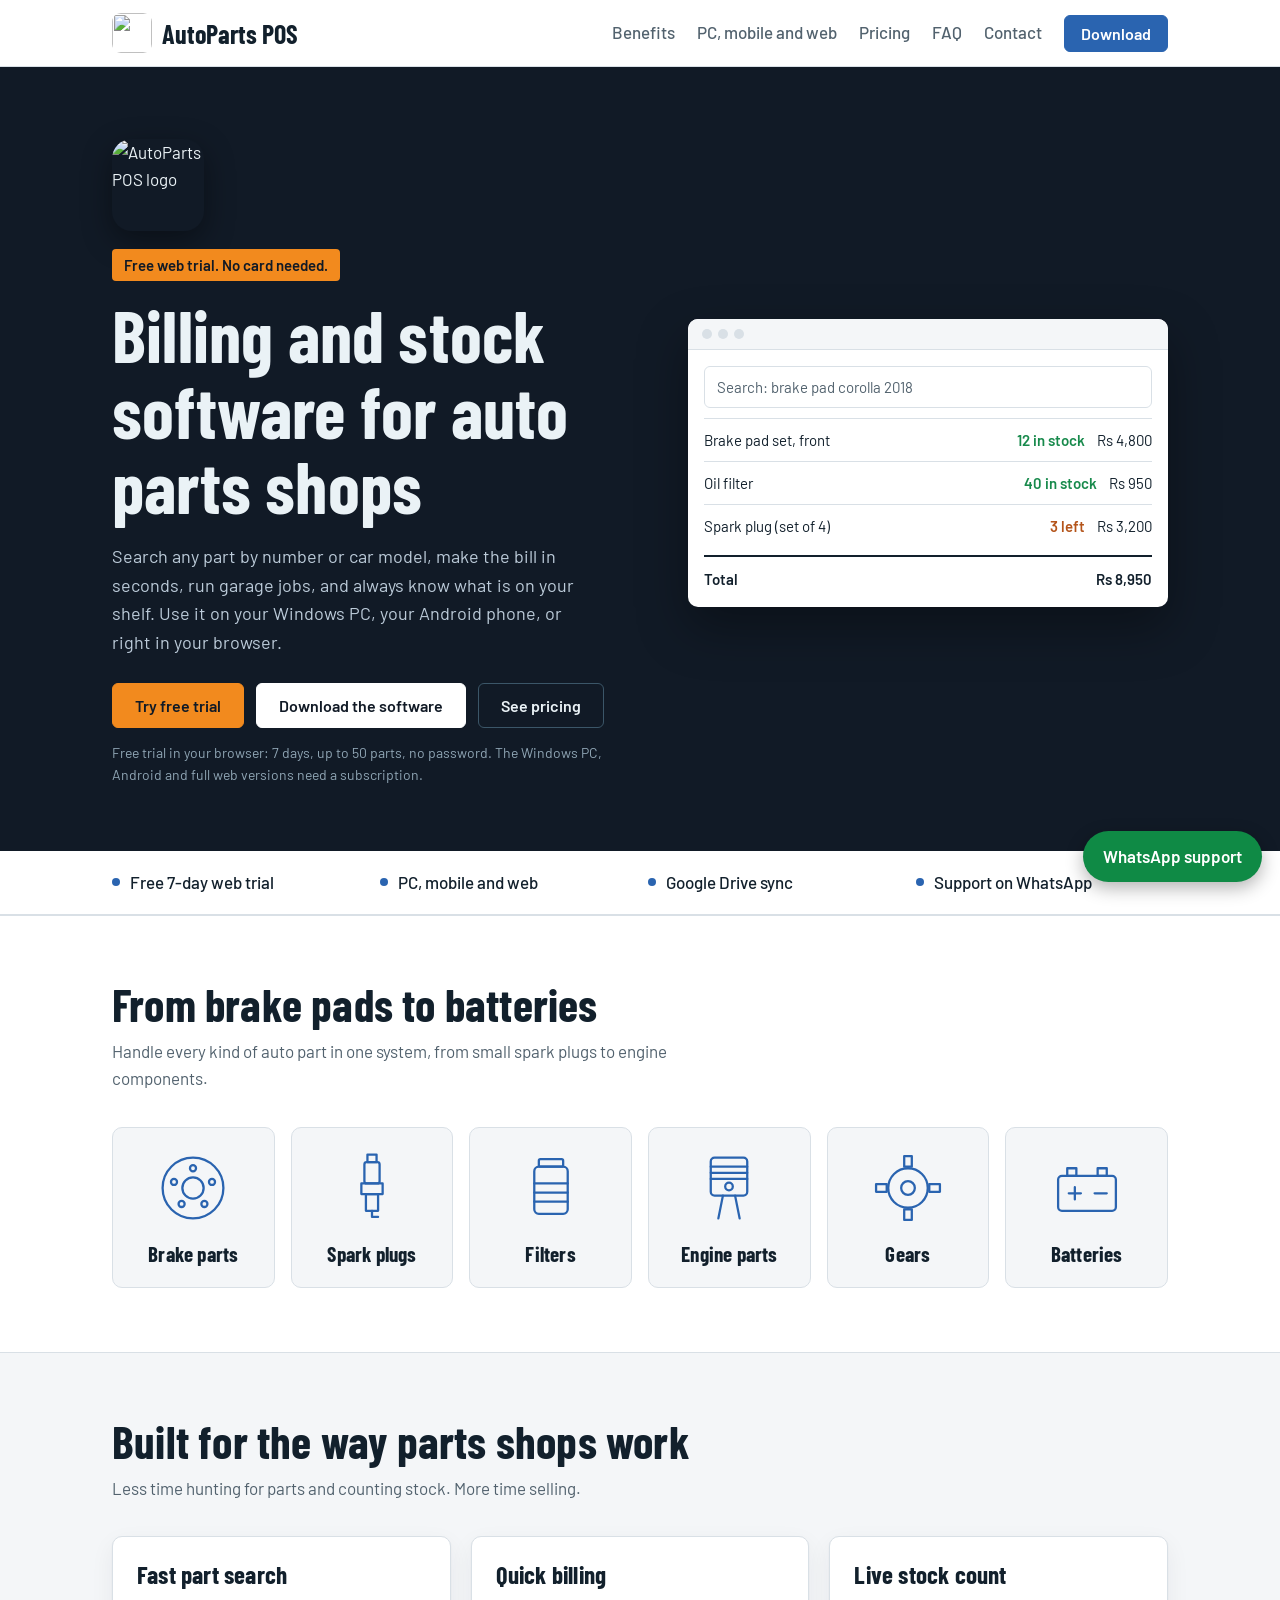
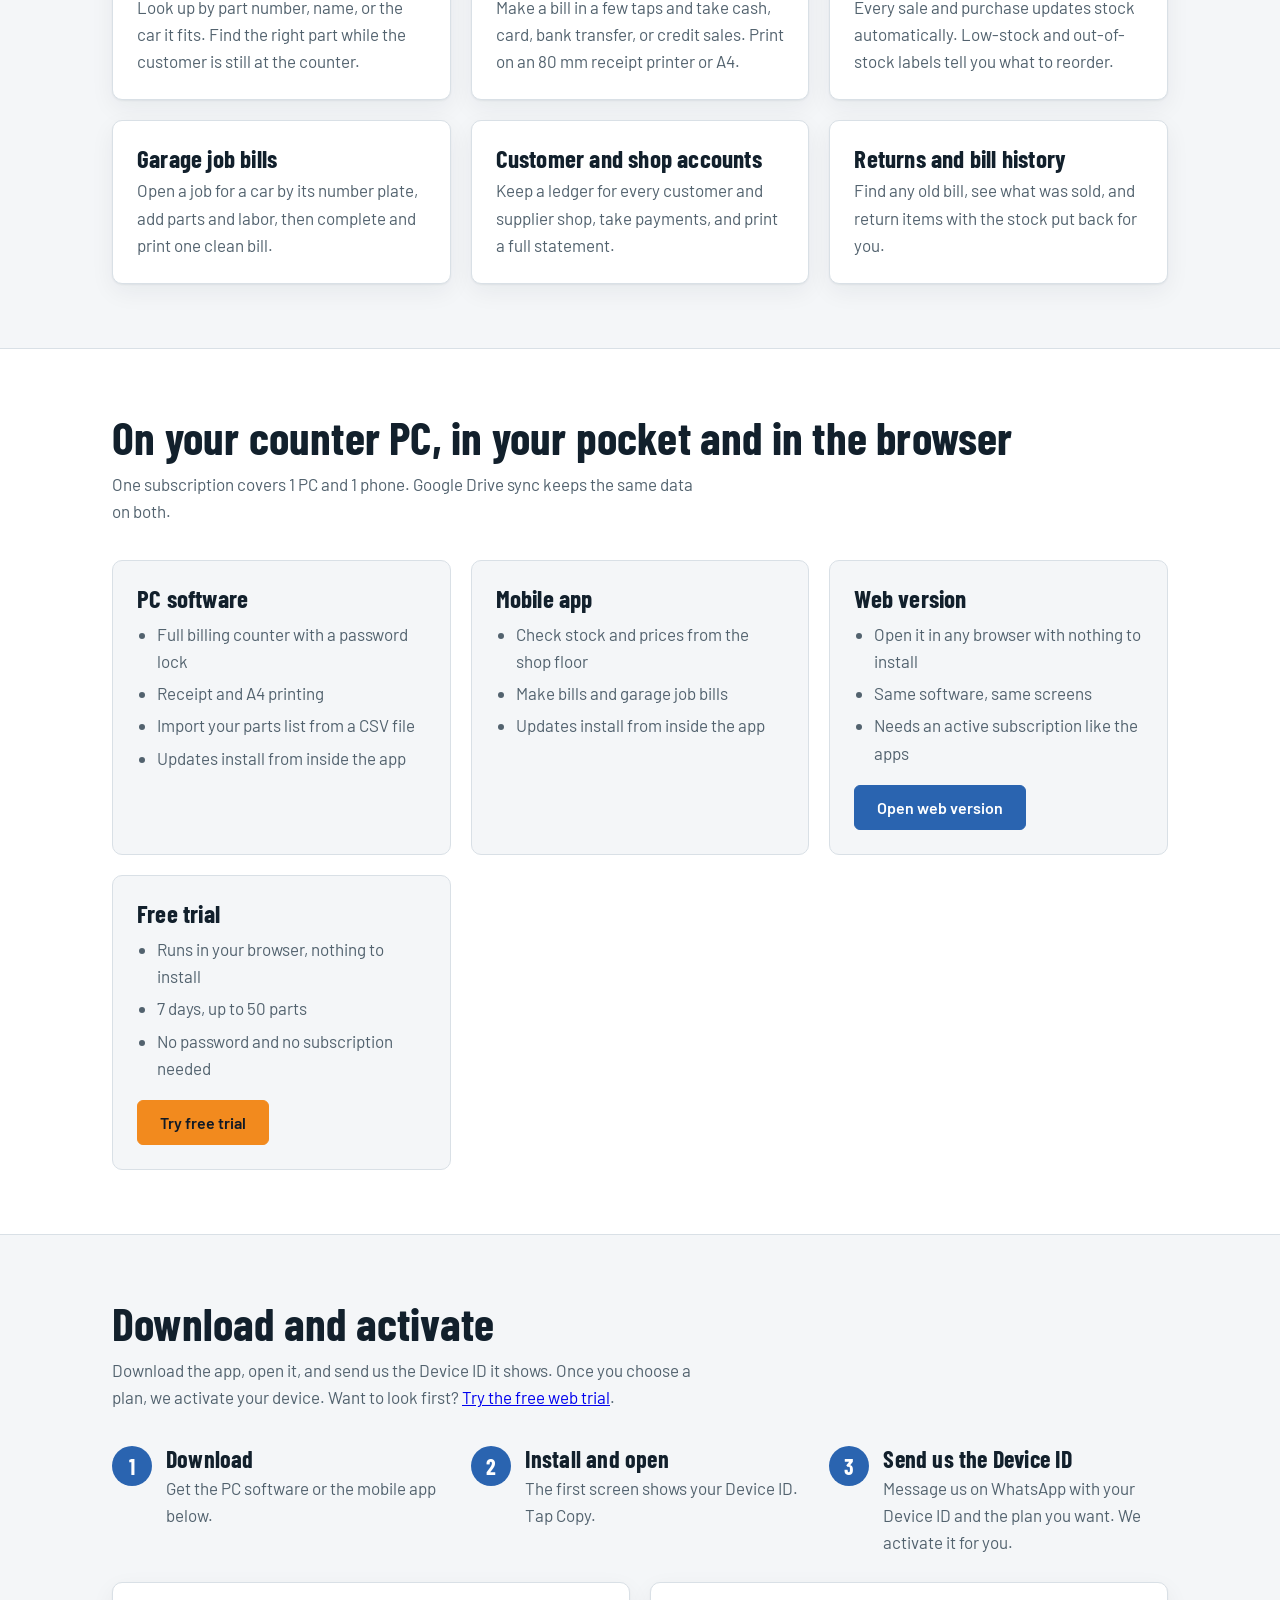
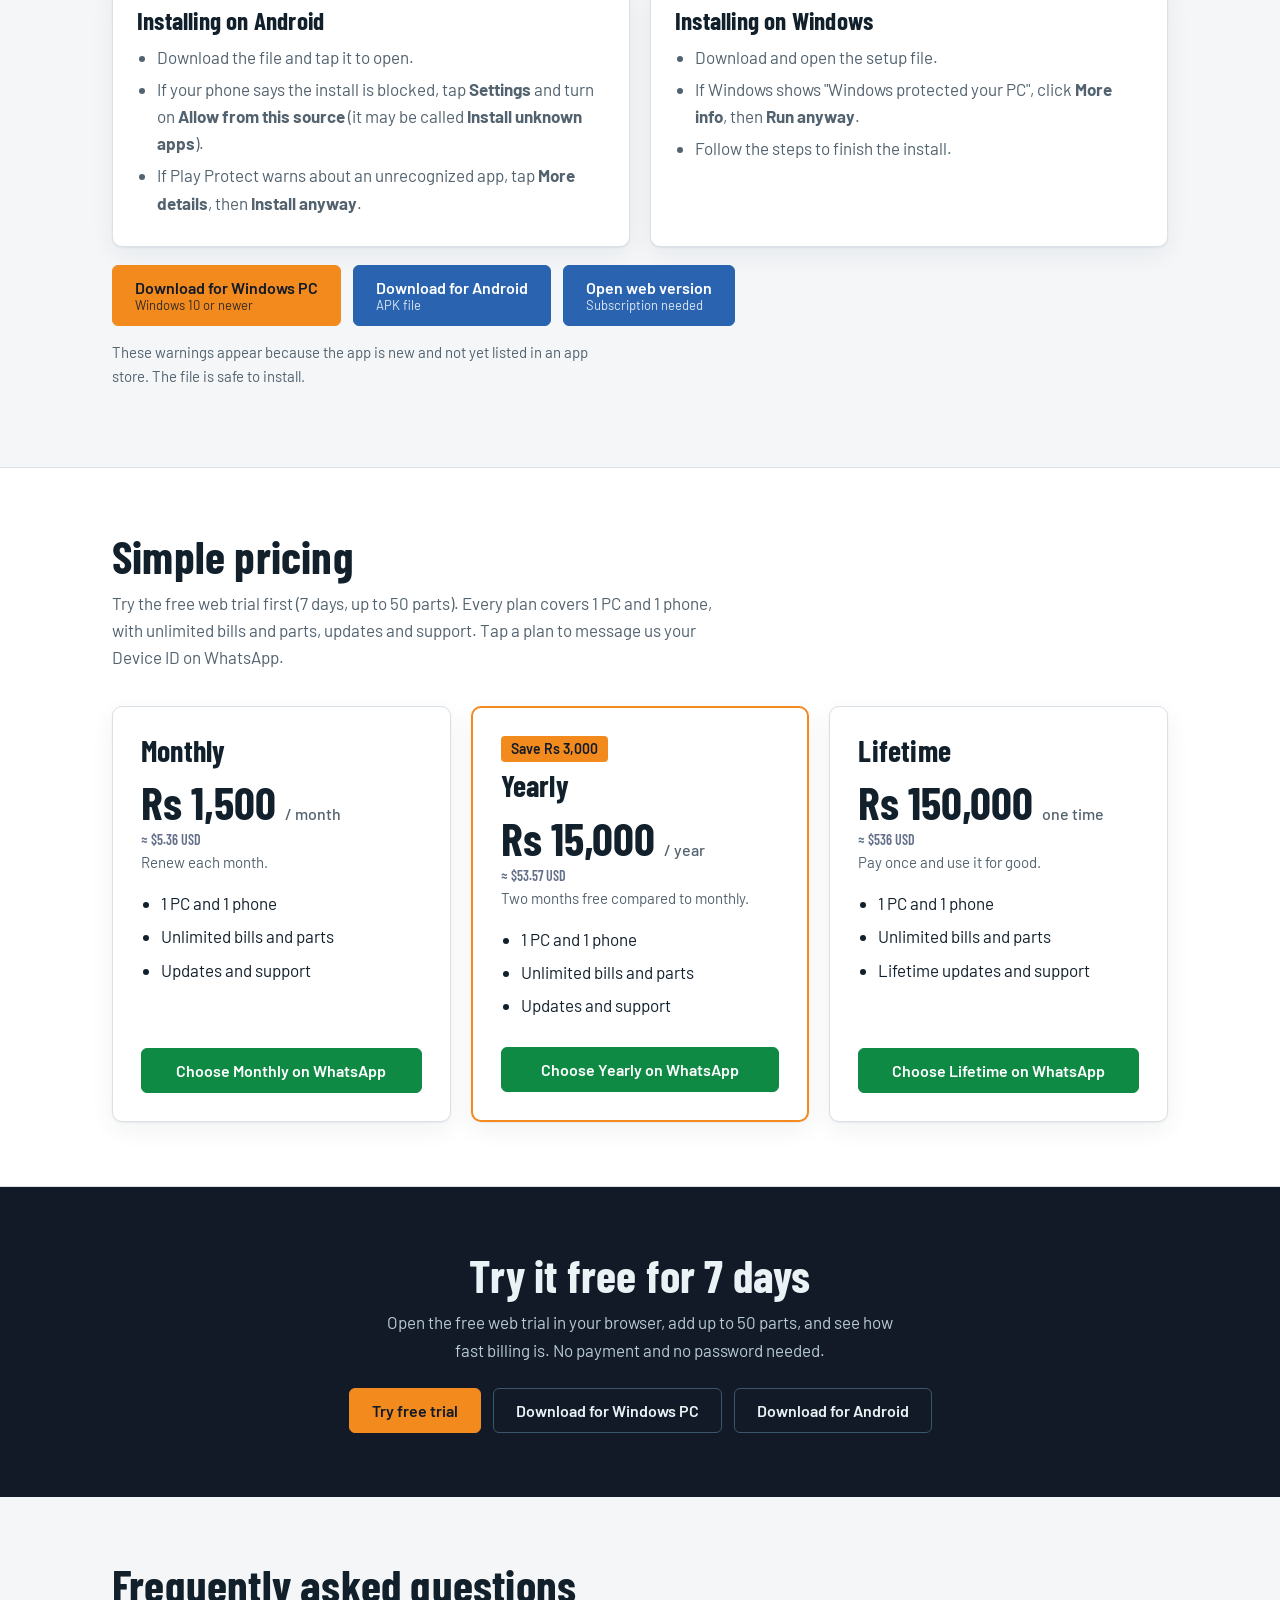
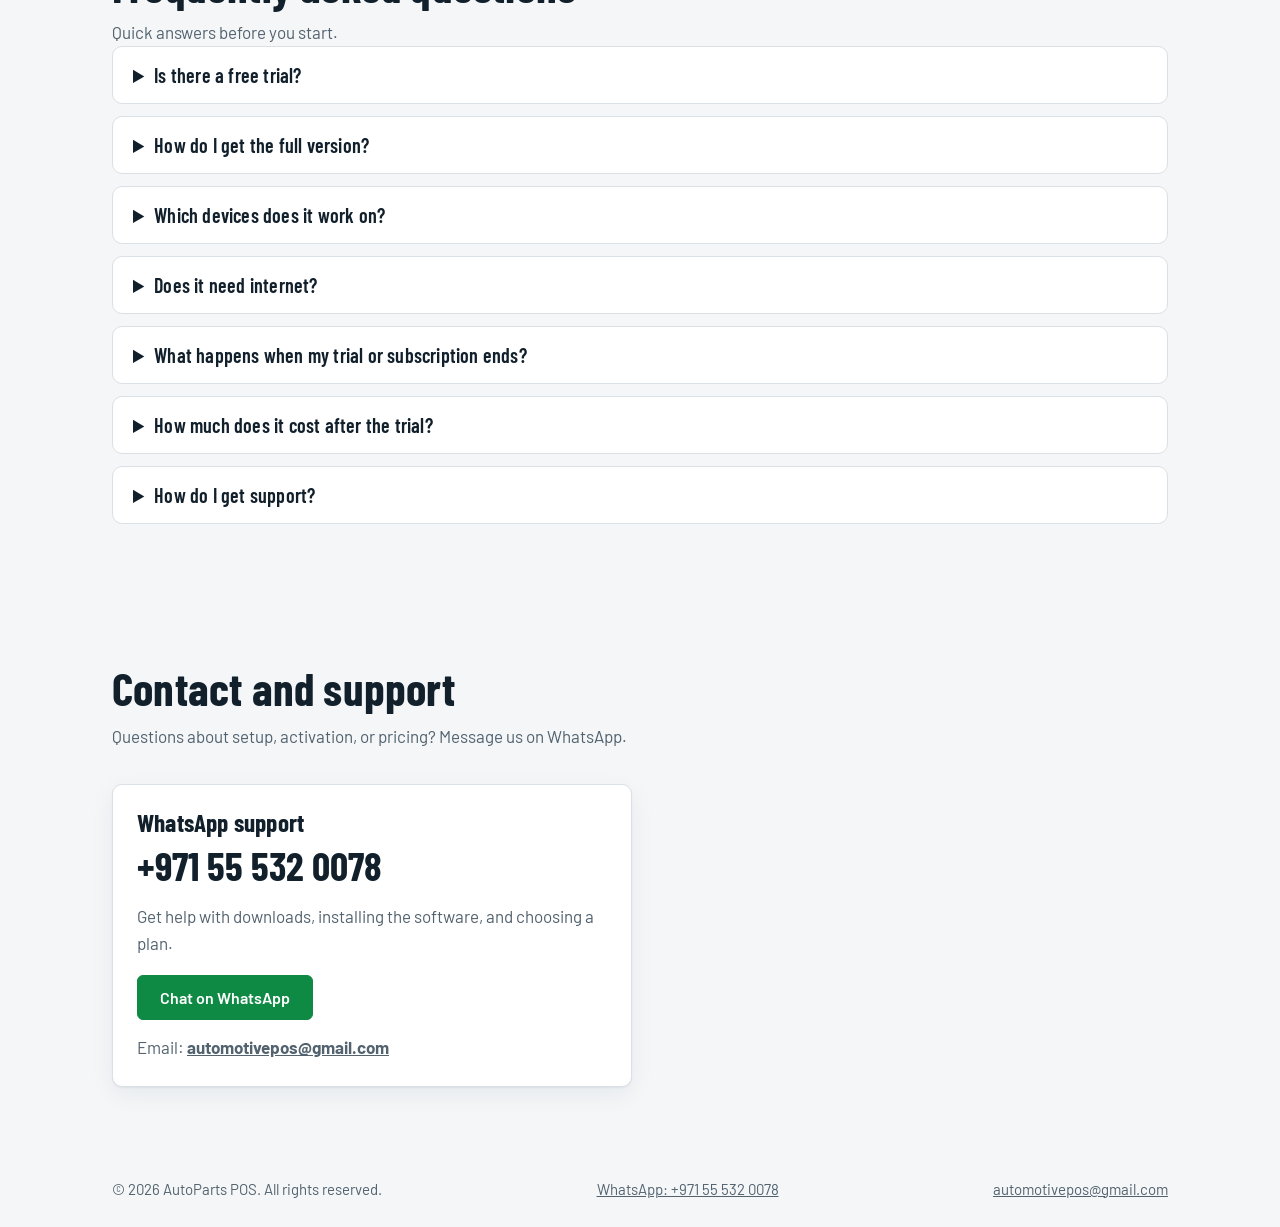
==== index.html @ 31fe5aa1 "Add files via upload" ====
<!DOCTYPE html>
<html lang="en">
<head>
<meta charset="utf-8">
<meta name="viewport" content="width=device-width, initial-scale=1, viewport-fit=cover">
<title>AutoParts POS | Auto Parts Shop Billing Software</title>
<meta name="description" content="POS billing and stock software for auto parts shops. Search parts by number or car, bill fast, run garage jobs and keep customer accounts. Windows PC, Android and web. Free 7-day web trial.">
<meta name="keywords" content="auto parts software, POS software, auto parts billing, spare parts inventory, car parts shop software, garage job billing, POS app Android, Windows POS, web POS">
<meta name="robots" content="index, follow, max-image-preview:large">
<meta name="theme-color" content="#111a26">
<link rel="canonical" href="https://automotivepos.online/">
<link rel="icon" href="favicon.ico" sizes="any">
<link rel="icon" type="image/png" href="favicon.png">
<link rel="apple-touch-icon" href="apple-touch-icon.png">
<meta property="og:type" content="website">
<meta property="og:site_name" content="AutoParts POS">
<meta property="og:title" content="AutoParts POS | Auto Parts Shop Billing Software">
<meta property="og:description" content="POS billing and stock software for auto parts shops. Windows PC, Android and web.">
<meta property="og:url" content="https://automotivepos.online/">
<meta property="og:image" content="https://automotivepos.online/og-image.png">
<meta property="og:image:width" content="1200">
<meta property="og:image:height" content="630">
<meta property="og:image:alt" content="AutoParts POS: billing and stock software for auto parts shops">
<meta name="twitter:card" content="summary_large_image">
<meta name="twitter:title" content="AutoParts POS | Auto Parts Shop Billing Software">
<meta name="twitter:description" content="POS billing and stock software for auto parts shops. Windows PC, Android and web.">
<meta name="twitter:image" content="https://automotivepos.online/og-image.png">
<script type="application/ld+json">{"@context":"https://schema.org","@type":"SoftwareApplication","name":"AutoParts POS","url":"https://automotivepos.online/","applicationCategory":"BusinessApplication","operatingSystem":"Windows, Android, Web","description":"POS billing and stock software for auto parts shops. Search parts by number or car, bill fast, run garage jobs and keep customer accounts.","image":"https://automotivepos.online/og-image.png","offers":[{"@type":"Offer","name":"Monthly","price":"1500","priceCurrency":"PKR"},{"@type":"Offer","name":"Yearly","price":"15000","priceCurrency":"PKR"},{"@type":"Offer","name":"Lifetime","price":"150000","priceCurrency":"PKR"}],"publisher":{"@type":"Organization","name":"AutoParts POS","url":"https://zohaib65.github.io/autoparts-pos/","logo":"https://zohaib65.github.io/autoparts-pos/logo.png","contactPoint":{"@type":"ContactPoint","telephone":"+971555320078","contactType":"customer support"}}}</script>
<script type="application/ld+json">{"@context":"https://schema.org","@type":"FAQPage","mainEntity":[{"@type":"Question","name":"Is there a free trial?","acceptedAnswer":{"@type":"Answer","text":"Yes. Open the free web trial in your browser. It lasts 7 days, allows up to 50 parts, and needs no password or card. The apps and the full web version need a subscription."}},{"@type":"Question","name":"How do I get the full version?","acceptedAnswer":{"@type":"Answer","text":"Download the PC or Android app, send us the Device ID it shows on WhatsApp, and choose a plan. We activate your device."}},{"@type":"Question","name":"Which devices does it work on?","acceptedAnswer":{"@type":"Answer","text":"A Windows PC, an Android phone, and any web browser. One subscription covers 1 PC and 1 phone, and Google Drive sync keeps the same data on both."}},{"@type":"Question","name":"Does it need internet?","acceptedAnswer":{"@type":"Answer","text":"Yes. It checks your subscription and the live date and time online when it opens, so keep the internet on."}},{"@type":"Question","name":"How much does it cost?","acceptedAnswer":{"@type":"Answer","text":"Rs 1,500 (about $5.36) per month, Rs 15,000 (about $53.57) per year, or Rs 150,000 (about $536) one time for lifetime use."}},{"@type":"Question","name":"How do I get support?","acceptedAnswer":{"@type":"Answer","text":"Message us on WhatsApp at +971 55 532 0078 for help with downloads, setup, and pricing."}}]}</script>
<link rel="stylesheet" href="https://fonts.googleapis.com/css2?family=Barlow:wght@400;500;600&family=Barlow+Condensed:wght@600;700&display=swap">
<style>

:root{--bg:#f4f6f8;--surface:#fff;--ink:#12202c;--muted:#52626e;--line:#d9e0e6;--navy:#111a26;--navy-ink:#eaf2f6;--accent:#2a64b0;--accent-ink:#fff;--hot:#f28a1e;--hot-ink:#111a26;--shadow:0 1px 2px rgba(14,42,59,.06),0 8px 24px rgba(14,42,59,.06);
box-sizing:border-box;padding-top:env(safe-area-inset-top,0px);padding-bottom:env(safe-area-inset-bottom,0px)}
@media (prefers-color-scheme:dark){:root:not([data-theme="light"]){--bg:#0d151b;--surface:#16222b;--ink:#e8eef2;--muted:#9bacb8;--line:#27363f;--navy:#0a121b;--accent:#6aa8ee;--accent-ink:#0d151b;--shadow:none}}
:root[data-theme="dark"]{--bg:#0d151b;--surface:#16222b;--ink:#e8eef2;--muted:#9bacb8;--line:#27363f;--navy:#0a121b;--accent:#6aa8ee;--accent-ink:#0d151b;--shadow:none}
html{scroll-padding-top:80px;scroll-behavior:smooth}
*{box-sizing:border-box}
body{margin:0;background:var(--bg);color:var(--ink);font:400 17px/1.6 Barlow,system-ui,sans-serif}
h1,h2,h3{font-family:"Barlow Condensed",Impact,sans-serif;line-height:1.05;margin:0;letter-spacing:.2px}
.wrap{max-width:1100px;margin:0 auto;padding:0 22px}
header{position:sticky;top:0;z-index:20;background:var(--surface);border-bottom:1px solid var(--line)}
header .wrap{display:flex;justify-content:space-between;align-items:center;height:66px}
.logo{font:700 26px "Barlow Condensed",sans-serif;display:flex;align-items:center;gap:10px}
.logo i{width:28px;height:28px;border-radius:6px;background:var(--accent);display:inline-block;position:relative}
.logo i:after{content:"";position:absolute;inset:8px;border:3px solid var(--accent-ink);border-radius:50%}
nav{display:flex;align-items:center;gap:22px}
nav a:not(.btn){color:var(--muted);text-decoration:none;font-weight:500}
nav a:not(.btn):hover{color:var(--ink)}
.btn{display:inline-block;padding:12px 22px;border-radius:6px;background:var(--accent);color:var(--accent-ink);font:600 16px Barlow,sans-serif;text-decoration:none;border:1px solid var(--accent);cursor:pointer}
.btn:hover{filter:brightness(1.08)}
.btn.alt{background:transparent;color:var(--ink);border-color:var(--line)}
.btn.hot{background:var(--hot);border-color:var(--hot);color:var(--hot-ink)}
.btn.sm{padding:8px 16px}
.btn:focus-visible,a:focus-visible,button:focus-visible{outline:3px solid var(--hot);outline-offset:2px}
.hero{background:var(--navy);color:var(--navy-ink);padding:72px 0 64px}
.hero .wrap{display:grid;grid-template-columns:1.1fr 1fr;gap:48px;align-items:center}
.badge{display:inline-block;background:var(--hot);color:var(--hot-ink);font-weight:600;font-size:15px;padding:4px 12px;border-radius:4px;margin-bottom:16px}
.hero h1{font-size:clamp(42px,6vw,72px)}
.hero p{color:#bccbd9;max-width:48ch;margin:18px 0 26px;font-size:18px}
.btns{display:flex;gap:12px;flex-wrap:wrap}
.hero .btn.alt{color:var(--navy-ink);border-color:#3b5668}
.fine{font-size:14px;color:#8fa5b4;margin-top:14px}
.screen{background:var(--surface);color:var(--ink);border-radius:10px;padding:0;font-size:15px;overflow:hidden;box-shadow:0 20px 50px rgba(0,0,0,.35)}
.screen .top{display:flex;gap:6px;padding:10px 14px;border-bottom:1px solid var(--line);background:var(--bg)}
.screen .top b{width:10px;height:10px;border-radius:50%;background:var(--line)}
.screen .body{padding:16px}
.screen .bar{border:1px solid var(--line);border-radius:6px;padding:8px 12px;margin-bottom:10px;color:var(--muted)}
.screen .row{display:grid;grid-template-columns:1fr auto auto;gap:12px;padding:9px 0;border-top:1px solid var(--line)}
.ok{color:#188a4c;font-weight:600}.low{color:#b4541a;font-weight:600}
.tot{display:flex;justify-content:space-between;border-top:2px solid var(--ink);margin-top:8px;padding-top:10px;font-weight:600}
.strip{background:var(--surface);border-bottom:1px solid var(--line)}
.strip .wrap{display:grid;grid-template-columns:repeat(auto-fit,minmax(200px,1fr));gap:16px;padding-top:18px;padding-bottom:18px;font-weight:500}
.strip span{display:flex;gap:10px;align-items:center}
.strip span:before{content:"";width:8px;height:8px;border-radius:50%;background:var(--accent);flex:none}
section{padding:64px 0}
h2{font-size:clamp(32px,4vw,46px);margin-bottom:10px}
.sub{color:var(--muted);max-width:60ch;margin:0 0 34px}
.grid{display:grid;gap:20px;grid-template-columns:repeat(auto-fit,minmax(290px,1fr))}
.card{background:var(--surface);border:1px solid var(--line);border-radius:10px;padding:24px;box-shadow:var(--shadow)}
.card h3{font-size:25px;margin-bottom:6px}
.card p{margin:0;color:var(--muted)}
.card ul{margin:10px 0 0;padding-left:20px;color:var(--muted)}
.card li{margin:5px 0}
.alt-bg{background:var(--surface);border-block:1px solid var(--line)}
.alt-bg .card{background:var(--bg);box-shadow:none}
.steps{counter-reset:s;display:grid;gap:20px;grid-template-columns:repeat(auto-fit,minmax(250px,1fr))}
.step{counter-increment:s;padding-left:54px;position:relative}
.step:before{content:counter(s);position:absolute;left:0;top:0;width:40px;height:40px;border-radius:50%;background:var(--accent);color:var(--accent-ink);display:grid;place-items:center;font:700 22px "Barlow Condensed",sans-serif}
.step h3{font-size:24px;margin-bottom:4px}.step p{margin:0;color:var(--muted)}
.dl{display:flex;gap:12px;flex-wrap:wrap;margin-top:18px}
.dl small{display:block;font-weight:400;font-size:13px;opacity:.85}
.plans{display:grid;gap:20px;grid-template-columns:repeat(auto-fit,minmax(260px,1fr));align-items:stretch}
.plan{background:var(--surface);border:1px solid var(--line);border-radius:10px;padding:28px;display:flex;flex-direction:column;box-shadow:var(--shadow)}
.plan.best{border:2px solid var(--hot)}
.tag{align-self:flex-start;background:var(--hot);color:var(--hot-ink);font-weight:600;font-size:14px;padding:2px 10px;border-radius:4px;margin-bottom:8px}
.plan h3{font-size:30px}
.price{font:700 46px "Barlow Condensed",sans-serif;margin:8px 0 0}
.price small{font:500 16px Barlow,sans-serif;color:var(--muted)}
.note{color:var(--muted);font-size:15px;margin:2px 0 10px}
.plan ul{flex:1;margin:0 0 22px;padding-left:20px}.plan li{margin:6px 0}
.plan .btn{text-align:center}
.trial{background:var(--navy);color:var(--navy-ink);text-align:center}
.trial p{color:#b8cad6;max-width:52ch;margin:0 auto 24px}
.trial .btns{justify-content:center}
.trial .btn.alt{color:var(--navy-ink);border-color:#3b5668}
footer{padding:26px 0;color:var(--muted);font-size:15px}
footer .wrap{display:flex;justify-content:space-between;flex-wrap:wrap;gap:10px}
#toast{position:fixed;left:50%;bottom:calc(84px + env(safe-area-inset-bottom,0px));transform:translateX(-50%);background:var(--ink);color:var(--bg);padding:12px 20px;border-radius:8px;opacity:0;pointer-events:none;transition:opacity .2s;max-width:90%;text-align:center}
#toast.on{opacity:1}
.pgrid{display:grid;gap:16px;grid-template-columns:repeat(auto-fit,minmax(150px,1fr))}
.pgrid .card{text-align:center;padding:22px 14px}
.pgrid h3{font-size:21px;margin:0}
.pgrid svg{width:76px;height:76px;color:var(--accent);fill:none;stroke:currentColor;stroke-width:3;stroke-linecap:round;stroke-linejoin:round;margin-bottom:10px}
.wa{position:fixed;right:18px;bottom:calc(18px + env(safe-area-inset-bottom,0px));z-index:30;background:#0f8a45;color:#fff;font-weight:600;padding:12px 20px;border-radius:999px;text-decoration:none;box-shadow:0 6px 18px rgba(0,0,0,.3)}
.btn.wab{background:#0f8a45;border-color:#0f8a45;color:#fff}
.num{font:700 40px "Barlow Condensed",sans-serif;margin:6px 0 14px}
footer a{color:var(--muted)}
.logo{color:var(--ink);text-decoration:none}.logo img{width:40px;height:40px;flex:none;border-radius:9px;display:block}
.faq details{background:var(--surface);border:1px solid var(--line);border-radius:10px;padding:16px 20px;margin-bottom:12px}
.faq summary{cursor:pointer;font:600 20px "Barlow Condensed",sans-serif;letter-spacing:.2px}
.faq p{margin:10px 0 0;color:var(--muted)}
@media (max-width:820px){.hero .wrap{grid-template-columns:1fr}nav a:not(.btn){display:none}}
@media (prefers-reduced-motion:reduce){html{scroll-behavior:auto}#toast{transition:none}}

.hero .btn.alt:hover{background:rgba(255,255,255,.08)}
.hero .logobig{width:92px;height:92px;border-radius:20px;margin-bottom:18px;display:block;box-shadow:0 10px 30px rgba(0,0,0,.4)}
.btn.web{background:var(--accent);border-color:var(--accent);color:var(--accent-ink)}
.hero .btn.web{background:#fff;border-color:#fff;color:#111a26}
.plan .btn.wab{background:#0f8a45;border-color:#0f8a45;color:#fff}
.plan.best .btn.wab{background:#0f8a45}
.checks{list-style:none;padding-left:0!important}.checks li{padding-left:26px;position:relative}.checks li:before{content:"";position:absolute;left:4px;top:.55em;width:9px;height:9px;border-radius:50%;background:var(--accent)}
.help{font-size:15px;color:var(--muted);margin-top:14px;max-width:62ch}
.hero .help{color:#8fa5b4}
@media (prefers-color-scheme:dark){:root:not([data-theme="light"]) .ok{color:#4cc38a}}
.usd{display:block;font-size:14px;font-weight:600;color:var(--mute,#64708a);margin-top:2px}
</style>
</head>
<body>
<header id="top"><div class="wrap">
<a class="logo" href="#top" aria-label="AutoParts POS home"><img src="logo.png" alt="" width="40" height="40"><span>AutoParts POS</span></a>
<nav><a href="#benefits">Benefits</a><a href="#platforms">PC, mobile and web</a><a href="#pricing">Pricing</a><a href="#faq">FAQ</a><a href="#contact">Contact</a><a class="btn sm" href="#download">Download</a></nav>
</div></header>

<main>
<section class="hero"><div class="wrap">
<div>
<img class="logobig" src="logo.png" alt="AutoParts POS logo" width="92" height="92">
<span class="badge">Free web trial. No card needed.</span>
<h1>Billing and stock software for auto parts shops</h1>
<p>Search any part by number or car model, make the bill in seconds, run garage jobs, and always know what is on your shelf. Use it on your Windows PC, your Android phone, or right in your browser.</p>
<div class="btns"><a class="btn hot" href="https://zohaib65.github.io/autoparts-pos/trial/" target="_blank" rel="noopener">Try free trial</a><a class="btn web" href="#download">Download the software</a><a class="btn alt" href="#pricing">See pricing</a></div>
<div class="fine">Free trial in your browser: 7 days, up to 50 parts, no password. The Windows PC, Android and full web versions need a subscription.</div>
</div>
<div class="screen" aria-label="Example of the billing screen">
<div class="top"><b></b><b></b><b></b></div>
<div class="body">
<div class="bar">Search: brake pad corolla 2018</div>
<div class="row"><span>Brake pad set, front</span><span class="ok">12 in stock</span><span>Rs 4,800</span></div>
<div class="row"><span>Oil filter</span><span class="ok">40 in stock</span><span>Rs 950</span></div>
<div class="row"><span>Spark plug (set of 4)</span><span class="low">3 left</span><span>Rs 3,200</span></div>
<div class="tot"><span>Total</span><span>Rs 8,950</span></div>
</div></div>
</div></section>

<div class="strip"><div class="wrap"><span>Free 7-day web trial</span><span>PC, mobile and web</span><span>Google Drive sync</span><span>Support on WhatsApp</span></div></div>

<section id="parts" class="alt-bg"><div class="wrap">
<h2>From brake pads to batteries</h2>
<p class="sub">Handle every kind of auto part in one system, from small spark plugs to engine components.</p>
<div class="pgrid">
<div class="card"><svg viewBox="0 0 100 100" aria-hidden="true"><circle cx="50" cy="50" r="40"/><circle cx="50" cy="50" r="14"/><circle cx="50" cy="24" r="4"/><circle cx="75" cy="42" r="4"/><circle cx="65" cy="71" r="4"/><circle cx="35" cy="71" r="4"/><circle cx="25" cy="42" r="4"/></svg><h3>Brake parts</h3></div>
<div class="card"><svg viewBox="0 0 100 100" aria-hidden="true"><rect x="44" y="6" width="12" height="10"/><rect x="40" y="16" width="20" height="28" rx="3"/><rect x="36" y="44" width="28" height="14"/><rect x="42" y="58" width="16" height="22"/><path d="M50 80v8h8"/></svg><h3>Spark plugs</h3></div>
<div class="card"><svg viewBox="0 0 100 100" aria-hidden="true"><rect x="28" y="22" width="44" height="62" rx="6"/><rect x="34" y="12" width="32" height="10" rx="2"/><path d="M28 44h44M28 56h44M28 68h44"/></svg><h3>Filters</h3></div>
<div class="card"><svg viewBox="0 0 100 100" aria-hidden="true"><rect x="26" y="10" width="48" height="50" rx="5"/><path d="M26 22h48M26 30h48M26 38h48"/><circle cx="50" cy="48" r="5"/><path d="M42 60l-6 30M58 60l6 30"/></svg><h3>Engine parts</h3></div>
<div class="card"><svg viewBox="0 0 100 100" aria-hidden="true"><circle cx="50" cy="50" r="26"/><circle cx="50" cy="50" r="9"/><g><rect x="45" y="8" width="10" height="14"/><rect x="45" y="78" width="10" height="14"/><rect x="8" y="45" width="14" height="10"/><rect x="78" y="45" width="14" height="10"/></g></svg><h3>Gears</h3></div>
<div class="card"><svg viewBox="0 0 100 100" aria-hidden="true"><rect x="12" y="34" width="76" height="46" rx="5"/><rect x="24" y="24" width="12" height="10"/><rect x="64" y="24" width="12" height="10"/><path d="M26 57h16M34 49v16M60 57h16"/></svg><h3>Batteries</h3></div>
</div></div></section>

<section id="benefits"><div class="wrap">
<h2>Built for the way parts shops work</h2>
<p class="sub">Less time hunting for parts and counting stock. More time selling.</p>
<div class="grid">
<div class="card"><h3>Fast part search</h3><p>Look up by part number, name, or the car it fits. Find the right part while the customer is still at the counter.</p></div>
<div class="card"><h3>Quick billing</h3><p>Make a bill in a few taps and take cash, card, bank transfer, or credit sales. Print on an 80 mm receipt printer or A4.</p></div>
<div class="card"><h3>Live stock count</h3><p>Every sale and purchase updates stock automatically. Low-stock and out-of-stock labels tell you what to reorder.</p></div>
<div class="card"><h3>Garage job bills</h3><p>Open a job for a car by its number plate, add parts and labor, then complete and print one clean bill.</p></div>
<div class="card"><h3>Customer and shop accounts</h3><p>Keep a ledger for every customer and supplier shop, take payments, and print a full statement.</p></div>
<div class="card"><h3>Returns and bill history</h3><p>Find any old bill, see what was sold, and return items with the stock put back for you.</p></div>
</div></div></section>

<section id="platforms" class="alt-bg"><div class="wrap">
<h2>On your counter PC, in your pocket and in the browser</h2>
<p class="sub">One subscription covers 1 PC and 1 phone. Google Drive sync keeps the same data on both.</p>
<div class="grid">
<div class="card"><h3>PC software</h3><ul><li>Full billing counter with a password lock</li><li>Receipt and A4 printing</li><li>Import your parts list from a CSV file</li><li>Updates install from inside the app</li></ul></div>
<div class="card"><h3>Mobile app</h3><ul><li>Check stock and prices from the shop floor</li><li>Make bills and garage job bills</li><li>Updates install from inside the app</li></ul></div>
<div class="card"><h3>Web version</h3><ul><li>Open it in any browser with nothing to install</li><li>Same software, same screens</li><li>Needs an active subscription like the apps</li></ul><div class="dl"><a class="btn web" href="https://zohaib65.github.io/autoparts-pos/pos/" target="_blank" rel="noopener">Open web version</a></div></div>
<div class="card"><h3>Free trial</h3><ul><li>Runs in your browser, nothing to install</li><li>7 days, up to 50 parts</li><li>No password and no subscription needed</li></ul><div class="dl"><a class="btn hot" href="https://zohaib65.github.io/autoparts-pos/trial/" target="_blank" rel="noopener">Try free trial</a></div></div>
</div></div></section>

<section id="download"><div class="wrap">
<h2>Download and activate</h2>
<p class="sub">Download the app, open it, and send us the Device ID it shows. Once you choose a plan, we activate your device. Want to look first? <a href="https://zohaib65.github.io/autoparts-pos/trial/" target="_blank" rel="noopener">Try the free web trial</a>.</p>
<div class="steps">
<div class="step"><h3>Download</h3><p>Get the PC software or the mobile app below.</p></div>
<div class="step"><h3>Install and open</h3><p>The first screen shows your Device ID. Tap Copy.</p></div>
<div class="step"><h3>Send us the Device ID</h3><p>Message us on WhatsApp with your Device ID and the plan you want. We activate it for you.</p></div>
</div>
<div class="grid" style="margin-top:26px">
<div class="card"><h3>Installing on Android</h3><ul><li>Download the file and tap it to open.</li><li>If your phone says the install is blocked, tap <b>Settings</b> and turn on <b>Allow from this source</b> (it may be called <b>Install unknown apps</b>).</li><li>If Play Protect warns about an unrecognized app, tap <b>More details</b>, then <b>Install anyway</b>.</li></ul></div>
<div class="card"><h3>Installing on Windows</h3><ul><li>Download and open the setup file.</li><li>If Windows shows "Windows protected your PC", click <b>More info</b>, then <b>Run anyway</b>.</li><li>Follow the steps to finish the install.</li></ul></div>
</div>
<div class="dl">
<a class="btn hot dlbtn" data-key="pc" href="#download">Download for Windows PC<small>Windows 10 or newer</small></a>
<a class="btn dlbtn" data-key="android" href="#download">Download for Android<small>APK file</small></a>
<a class="btn web" href="https://zohaib65.github.io/autoparts-pos/pos/" target="_blank" rel="noopener">Open web version<small>Subscription needed</small></a>
</div>
<p class="help">These warnings appear because the app is new and not yet listed in an app store. The file is safe to install.</p>
</div></section>

<section id="pricing" class="alt-bg"><div class="wrap">
<h2>Simple pricing</h2>
<p class="sub">Try the free web trial first (7 days, up to 50 parts). Every plan covers 1 PC and 1 phone, with unlimited bills and parts, updates and support. Tap a plan to message us your Device ID on WhatsApp.</p>
<div class="plans">
<div class="plan"><h3>Monthly</h3><div class="price">Rs 1,500 <small>/ month</small><span class="usd">≈ $5.36 USD</span></div><p class="note">Renew each month.</p>
<ul><li>1 PC and 1 phone</li><li>Unlimited bills and parts</li><li>Updates and support</li></ul><a class="btn wab" href="https://wa.me/971555320078?text=Hello%2C%20I%20want%20the%20Monthly%20plan%20for%20AutoParts%20POS.%20My%20Device%20ID%20is%3A%20" target="_blank" rel="noopener">Choose Monthly on WhatsApp</a></div>
<div class="plan best"><span class="tag">Save Rs 3,000</span><h3>Yearly</h3><div class="price">Rs 15,000 <small>/ year</small><span class="usd">≈ $53.57 USD</span></div><p class="note">Two months free compared to monthly.</p>
<ul><li>1 PC and 1 phone</li><li>Unlimited bills and parts</li><li>Updates and support</li></ul><a class="btn wab" href="https://wa.me/971555320078?text=Hello%2C%20I%20want%20the%20Yearly%20plan%20for%20AutoParts%20POS.%20My%20Device%20ID%20is%3A%20" target="_blank" rel="noopener">Choose Yearly on WhatsApp</a></div>
<div class="plan"><h3>Lifetime</h3><div class="price">Rs 150,000 <small>one time</small><span class="usd">≈ $536 USD</span></div><p class="note">Pay once and use it for good.</p>
<ul><li>1 PC and 1 phone</li><li>Unlimited bills and parts</li><li>Lifetime updates and support</li></ul><a class="btn wab" href="https://wa.me/971555320078?text=Hello%2C%20I%20want%20the%20Lifetime%20plan%20for%20AutoParts%20POS.%20My%20Device%20ID%20is%3A%20" target="_blank" rel="noopener">Choose Lifetime on WhatsApp</a></div>
</div></div></section>

<section class="trial"><div class="wrap">
<h2>Try it free for 7 days</h2>
<p>Open the free web trial in your browser, add up to 50 parts, and see how fast billing is. No payment and no password needed.</p>
<div class="btns"><a class="btn hot" href="https://zohaib65.github.io/autoparts-pos/trial/" target="_blank" rel="noopener">Try free trial</a><a class="btn alt dlbtn" data-key="pc" href="#download">Download for Windows PC</a><a class="btn alt dlbtn" data-key="android" href="#download">Download for Android</a></div>
</div></section>
<section id="faq" class="faq"><div class="wrap">
<h2>Frequently asked questions</h2>
<p class="sub">Quick answers before you start.</p>
<details><summary>Is there a free trial?</summary><p>Yes. Open the free web trial in your browser. It lasts 7 days, allows up to 50 parts, and needs no password or card. The Windows PC and Android apps and the full web version need a subscription.</p></details>
<details><summary>How do I get the full version?</summary><p>Download the PC or Android app, send us the Device ID it shows on WhatsApp, and choose a plan. We activate your device.</p></details>
<details><summary>Which devices does it work on?</summary><p>A Windows PC, an Android phone, and any web browser. One subscription covers 1 PC and 1 phone, and Google Drive sync keeps the same data on both.</p></details>
<details><summary>Does it need internet?</summary><p>Yes. It checks your subscription and the live date and time online when it opens, so keep the internet on.</p></details>
<details><summary>What happens when my trial or subscription ends?</summary><p>The software shows the plans and our contact number. Renew with us and it opens again with all your data in place.</p></details>
<details><summary>How much does it cost after the trial?</summary><p>Rs 1,500 (about $5.36) per month, Rs 15,000 (about $53.57) per year, or Rs 150,000 (about $536) one time for lifetime use.</p></details>
<details><summary>How do I get support?</summary><p>Message us on WhatsApp at +971 55 532 0078 for help with downloads, setup, and pricing.</p></details>
</div></section>

<section id="contact"><div class="wrap">
<h2>Contact and support</h2>
<p class="sub">Questions about setup, activation, or pricing? Message us on WhatsApp.</p>
<div class="card" style="max-width:520px">
<h3>WhatsApp support</h3>
<div class="num">+971 55 532 0078</div>
<p style="margin-bottom:18px">Get help with downloads, installing the software, and choosing a plan.</p>
<a class="btn wab" href="https://wa.me/971555320078?text=Hello%2C%20I%20need%20help%20with%20AutoParts%20POS" target="_blank" rel="noopener">Chat on WhatsApp</a>
<p style="margin:14px 0 0">Email: <a href="mailto:automotivepos@gmail.com" style="color:inherit;font-weight:700">automotivepos@gmail.com</a></p>
</div>
</div></section>
</main>

<footer><div class="wrap"><span>&copy; 2026 AutoParts POS. All rights reserved.</span><a href="https://wa.me/971555320078" target="_blank" rel="noopener">WhatsApp: +971 55 532 0078</a> <a href="mailto:automotivepos@gmail.com">automotivepos@gmail.com</a></div></footer>
<a class="wa" href="https://wa.me/971555320078?text=Hello%2C%20I%20need%20help%20with%20AutoParts%20POS" target="_blank" rel="noopener">WhatsApp support</a>
<div id="toast" role="status"></div>

<script>
var LINKS={pc:"https://github.com/Zohaib65/pos-win-updates/releases/latest/download/POS-Setup.exe",android:"https://github.com/Zohaib65/pos-apk-updates/releases/latest/download/POS.apk"};
var t=document.getElementById("toast"),timer;
document.querySelectorAll(".dlbtn").forEach(function(b){
  var u=LINKS[b.dataset.key];
  if(u){b.href=u;b.setAttribute("download","");return}
  b.addEventListener("click",function(e){
    e.preventDefault();
    t.textContent="The download will be available very soon.";
    t.classList.add("on");clearTimeout(timer);
    timer=setTimeout(function(){t.classList.remove("on")},3000);
  });
});
</script>
</body>
</html>
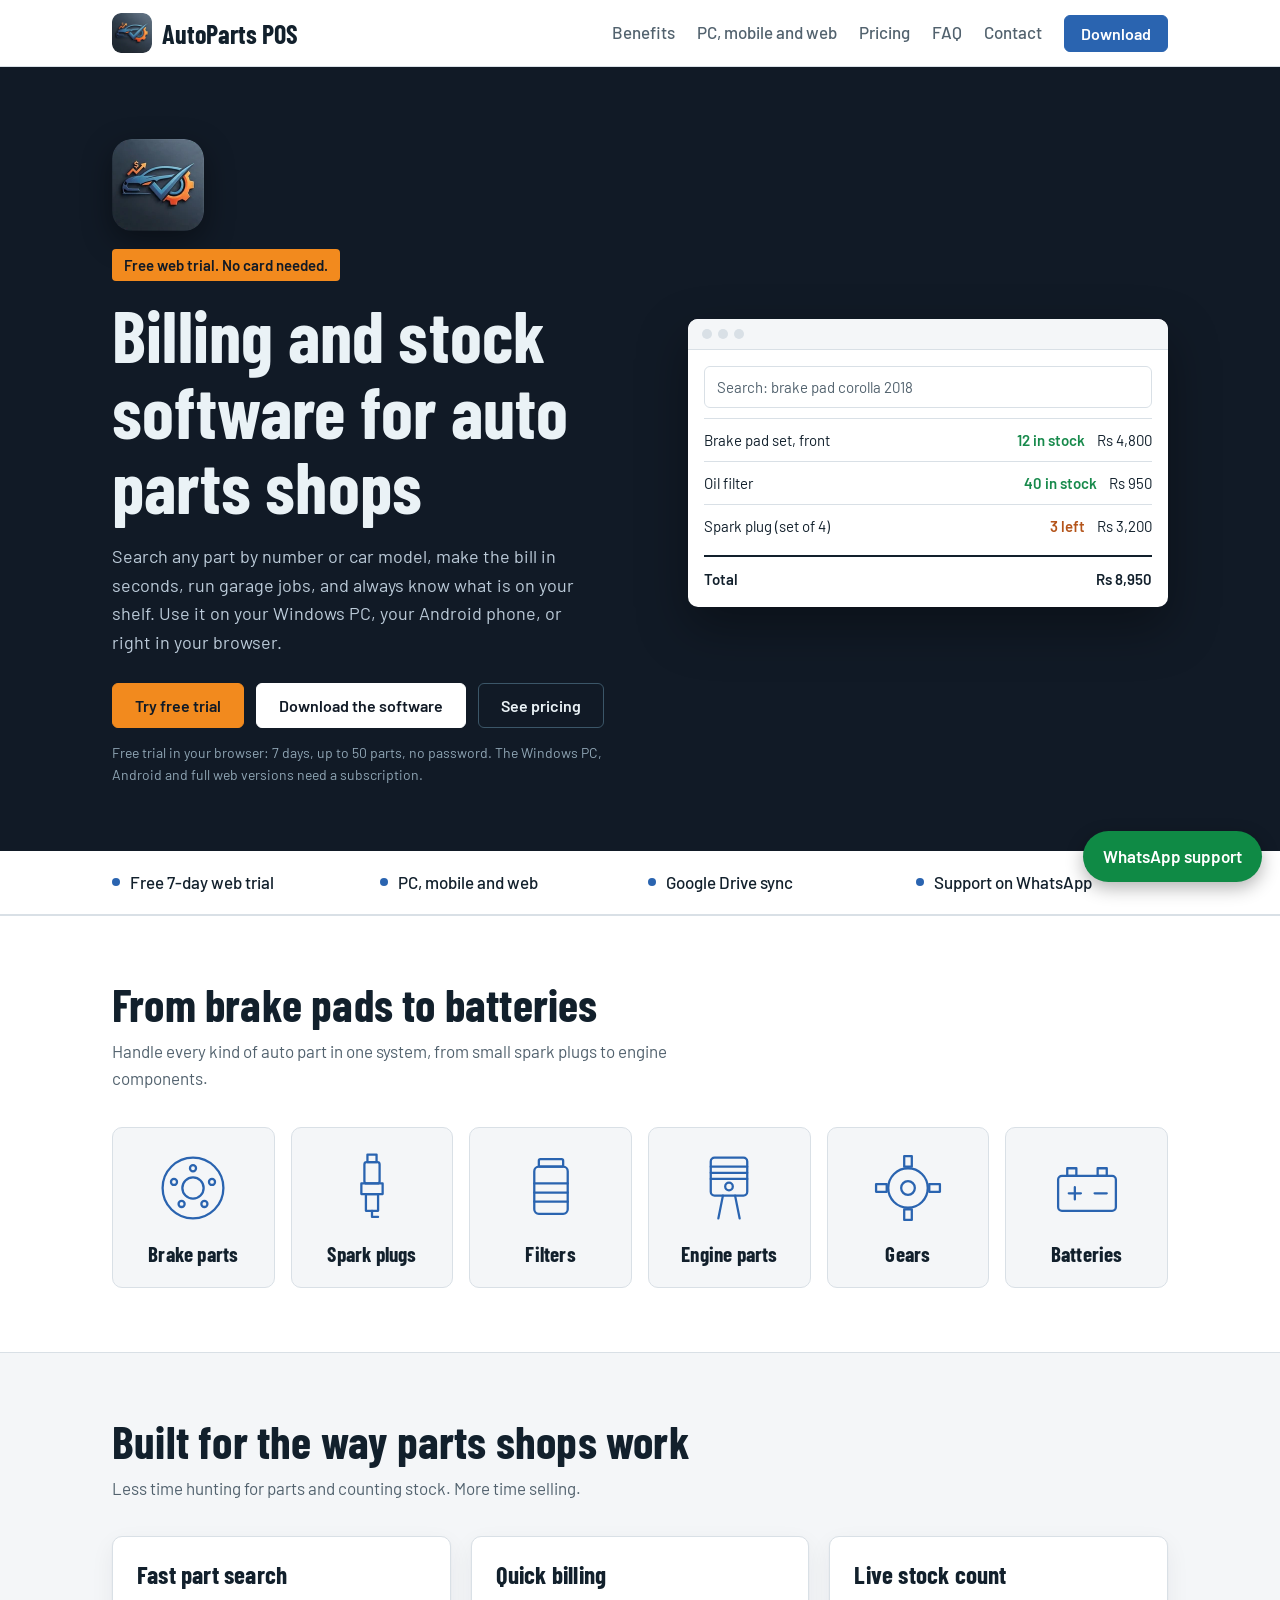
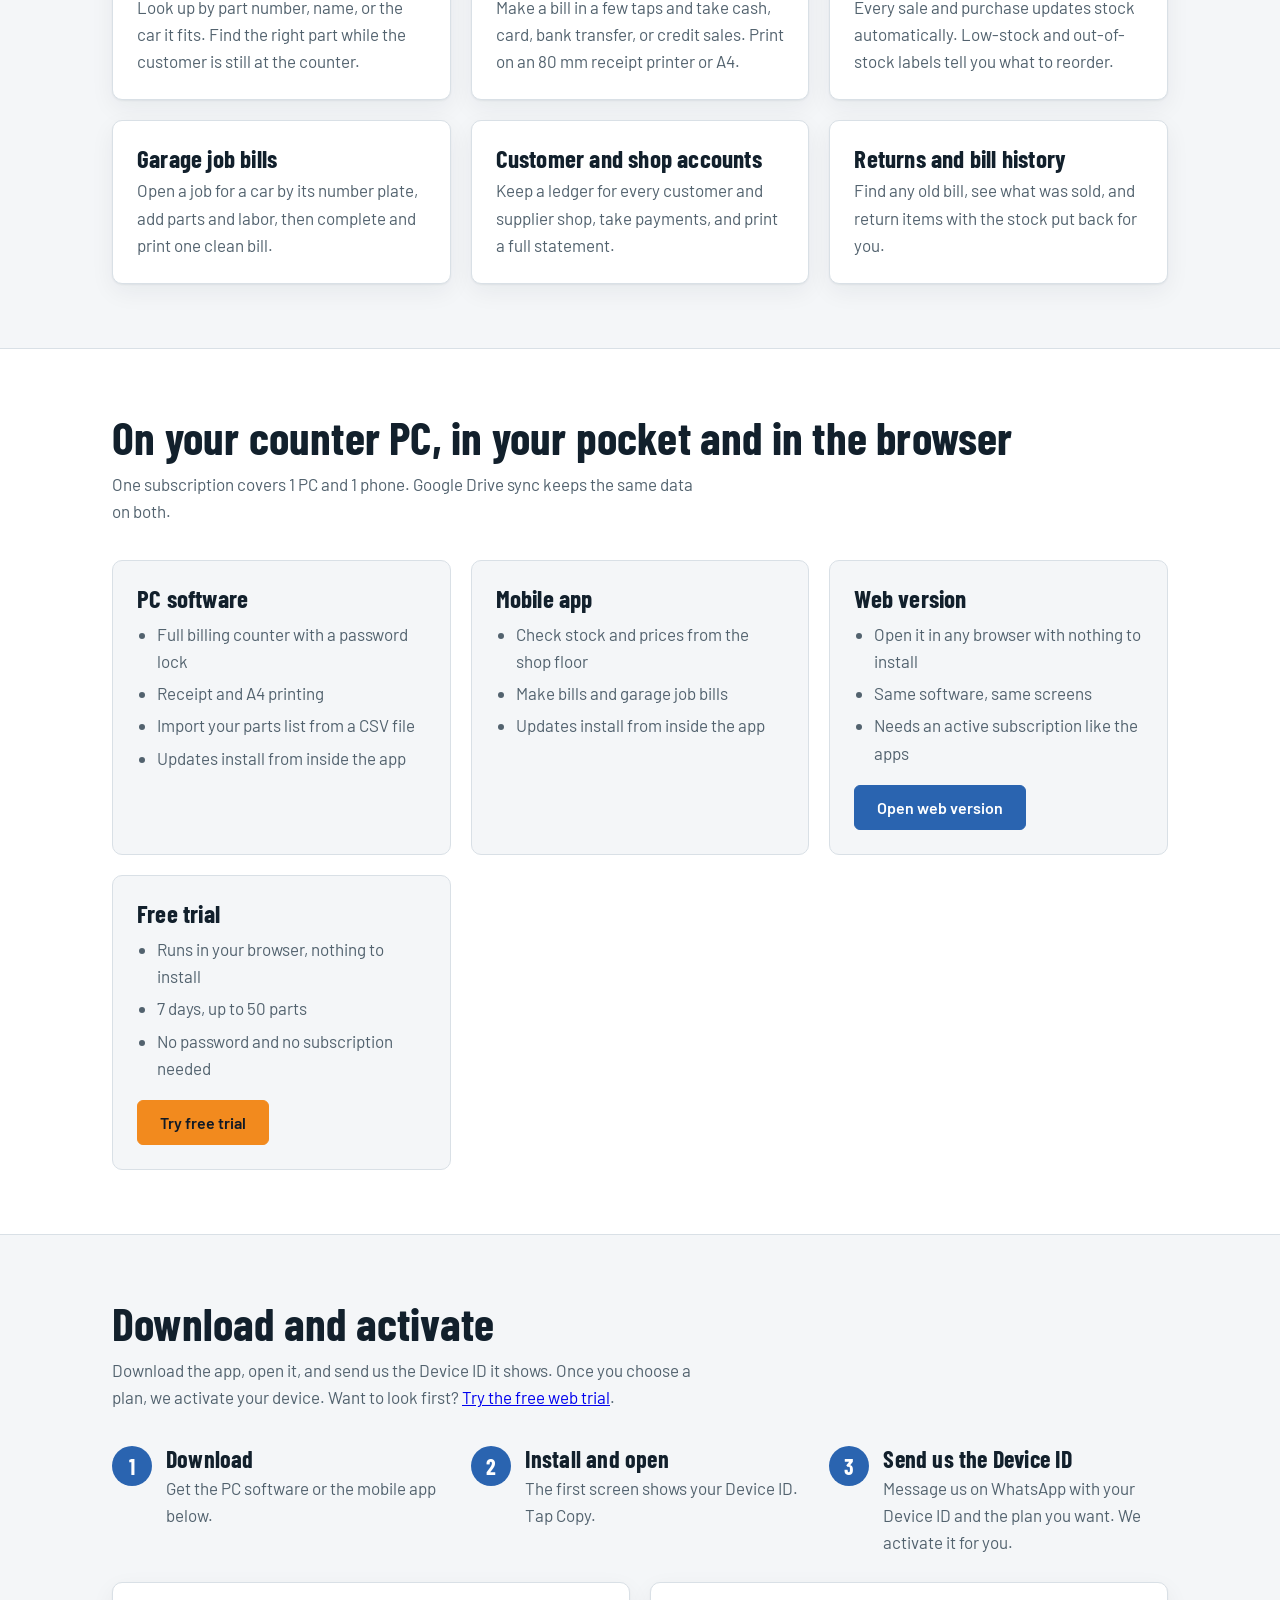
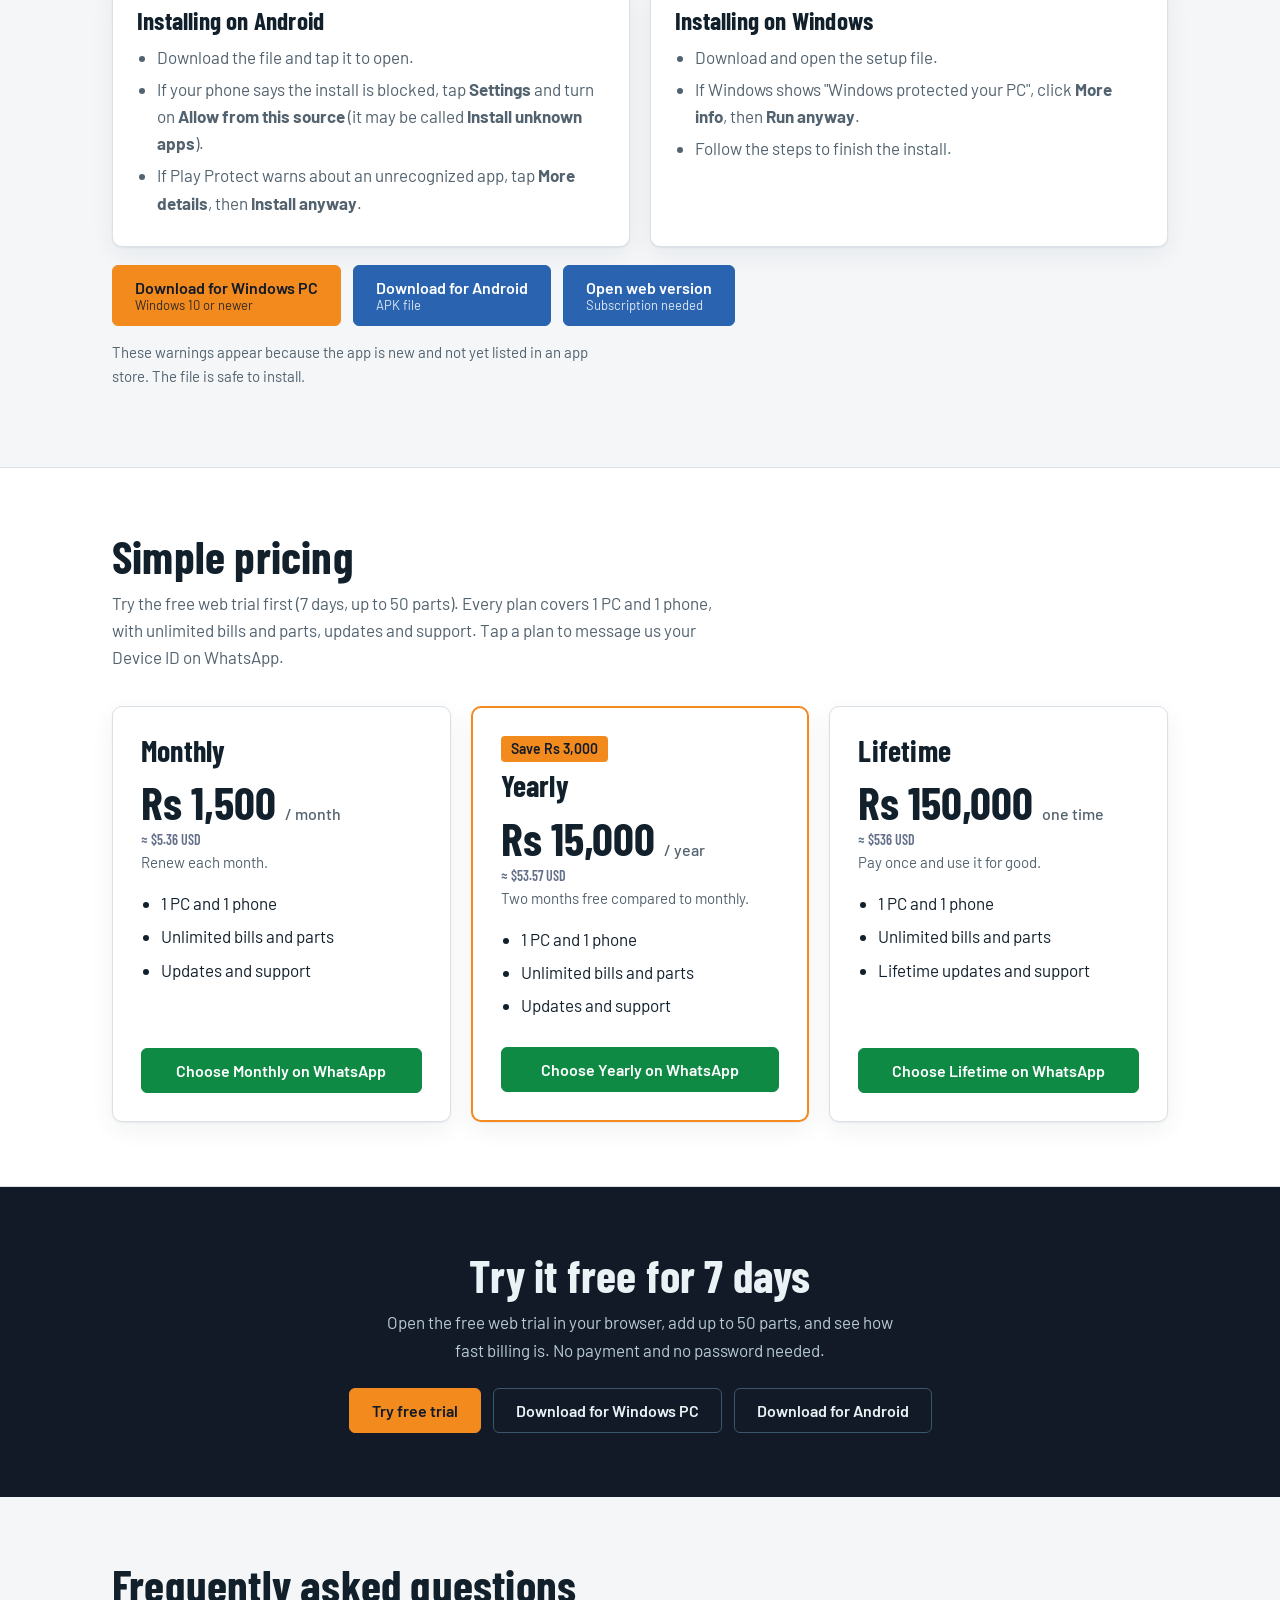
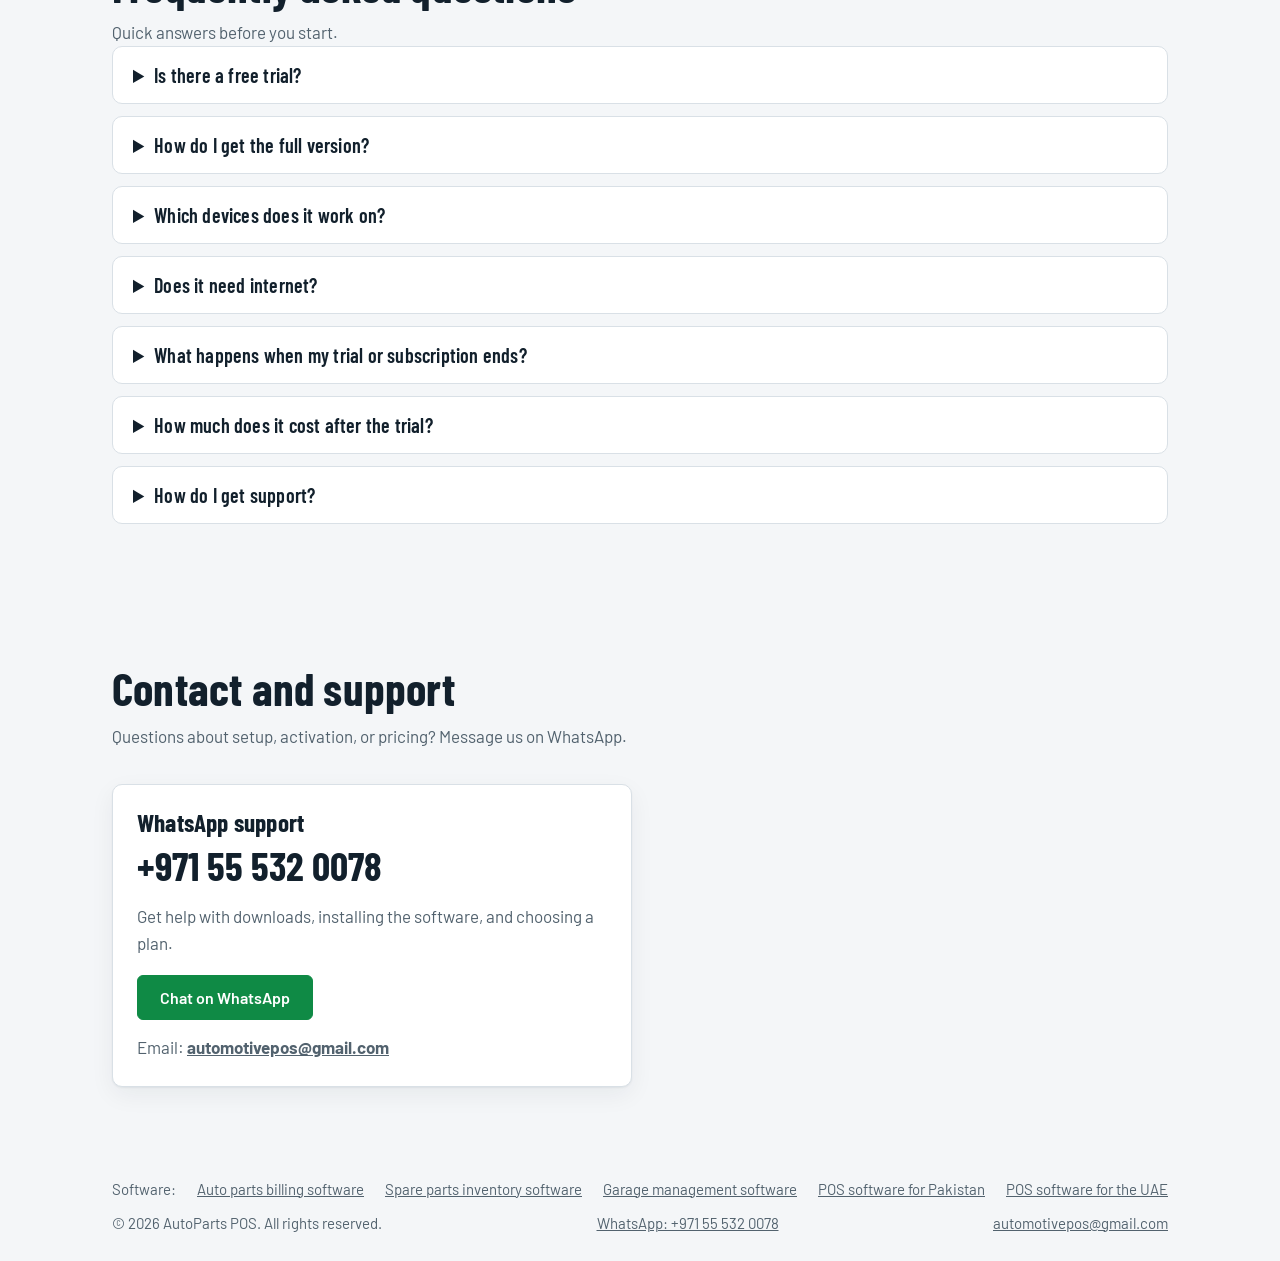
==== commit 61af99e7: "Add files via upload" ====
--- a/index.html
+++ b/index.html
@@ -25,7 +25,7 @@
 <meta name="twitter:title" content="AutoParts POS | Auto Parts Shop Billing Software">
 <meta name="twitter:description" content="POS billing and stock software for auto parts shops. Windows PC, Android and web.">
 <meta name="twitter:image" content="https://automotivepos.online/og-image.png">
-<script type="application/ld+json">{"@context":"https://schema.org","@type":"SoftwareApplication","name":"AutoParts POS","url":"https://automotivepos.online/","applicationCategory":"BusinessApplication","operatingSystem":"Windows, Android, Web","description":"POS billing and stock software for auto parts shops. Search parts by number or car, bill fast, run garage jobs and keep customer accounts.","image":"https://automotivepos.online/og-image.png","offers":[{"@type":"Offer","name":"Monthly","price":"1500","priceCurrency":"PKR"},{"@type":"Offer","name":"Yearly","price":"15000","priceCurrency":"PKR"},{"@type":"Offer","name":"Lifetime","price":"150000","priceCurrency":"PKR"}],"publisher":{"@type":"Organization","name":"AutoParts POS","url":"https://zohaib65.github.io/autoparts-pos/","logo":"https://zohaib65.github.io/autoparts-pos/logo.png","contactPoint":{"@type":"ContactPoint","telephone":"+971555320078","contactType":"customer support"}}}</script>
+<script type="application/ld+json">{"@context":"https://schema.org","@type":"SoftwareApplication","name":"AutoParts POS","url":"https://automotivepos.online/","applicationCategory":"BusinessApplication","operatingSystem":"Windows, Android, Web","description":"POS billing and stock software for auto parts shops. Search parts by number or car, bill fast, run garage jobs and keep customer accounts.","image":"https://automotivepos.online/og-image.png","offers":[{"@type":"Offer","name":"Monthly","price":"1500","priceCurrency":"PKR"},{"@type":"Offer","name":"Yearly","price":"15000","priceCurrency":"PKR"},{"@type":"Offer","name":"Lifetime","price":"150000","priceCurrency":"PKR"}],"publisher":{"@type":"Organization","name":"AutoParts POS","url":"https://automotivepos.github.io/autoparts-pos/","logo":"https://automotivepos.github.io/autoparts-pos/logo.png","contactPoint":{"@type":"ContactPoint","telephone":"+971555320078","contactType":"customer support"}}}</script>
 <script type="application/ld+json">{"@context":"https://schema.org","@type":"FAQPage","mainEntity":[{"@type":"Question","name":"Is there a free trial?","acceptedAnswer":{"@type":"Answer","text":"Yes. Open the free web trial in your browser. It lasts 7 days, allows up to 50 parts, and needs no password or card. The apps and the full web version need a subscription."}},{"@type":"Question","name":"How do I get the full version?","acceptedAnswer":{"@type":"Answer","text":"Download the PC or Android app, send us the Device ID it shows on WhatsApp, and choose a plan. We activate your device."}},{"@type":"Question","name":"Which devices does it work on?","acceptedAnswer":{"@type":"Answer","text":"A Windows PC, an Android phone, and any web browser. One subscription covers 1 PC and 1 phone, and Google Drive sync keeps the same data on both."}},{"@type":"Question","name":"Does it need internet?","acceptedAnswer":{"@type":"Answer","text":"Yes. It checks your subscription and the live date and time online when it opens, so keep the internet on."}},{"@type":"Question","name":"How much does it cost?","acceptedAnswer":{"@type":"Answer","text":"Rs 1,500 (about $5.36) per month, Rs 15,000 (about $53.57) per year, or Rs 150,000 (about $536) one time for lifetime use."}},{"@type":"Question","name":"How do I get support?","acceptedAnswer":{"@type":"Answer","text":"Message us on WhatsApp at +971 55 532 0078 for help with downloads, setup, and pricing."}}]}</script>
 <link rel="stylesheet" href="https://fonts.googleapis.com/css2?family=Barlow:wght@400;500;600&family=Barlow+Condensed:wght@600;700&display=swap">
 <style>
@@ -138,18 +138,18 @@
 </head>
 <body>
 <header id="top"><div class="wrap">
-<a class="logo" href="#top" aria-label="AutoParts POS home"><img src="logo.png" alt="" width="40" height="40"><span>AutoParts POS</span></a>
+<a class="logo" href="#top" aria-label="AutoParts POS home"><img src="logo-sm.webp" alt="AutoParts POS logo" width="40" height="40"><span>AutoParts POS</span></a>
 <nav><a href="#benefits">Benefits</a><a href="#platforms">PC, mobile and web</a><a href="#pricing">Pricing</a><a href="#faq">FAQ</a><a href="#contact">Contact</a><a class="btn sm" href="#download">Download</a></nav>
 </div></header>
 
 <main>
 <section class="hero"><div class="wrap">
 <div>
-<img class="logobig" src="logo.png" alt="AutoParts POS logo" width="92" height="92">
+<img class="logobig" src="logo-sm.webp" alt="AutoParts POS logo" width="92" height="92" fetchpriority="high">
 <span class="badge">Free web trial. No card needed.</span>
 <h1>Billing and stock software for auto parts shops</h1>
 <p>Search any part by number or car model, make the bill in seconds, run garage jobs, and always know what is on your shelf. Use it on your Windows PC, your Android phone, or right in your browser.</p>
-<div class="btns"><a class="btn hot" href="https://zohaib65.github.io/autoparts-pos/trial/" target="_blank" rel="noopener">Try free trial</a><a class="btn web" href="#download">Download the software</a><a class="btn alt" href="#pricing">See pricing</a></div>
+<div class="btns"><a class="btn hot" href="https://automotivepos.github.io/autoparts-pos/trial/" target="_blank" rel="noopener">Try free trial</a><a class="btn web" href="#download">Download the software</a><a class="btn alt" href="#pricing">See pricing</a></div>
 <div class="fine">Free trial in your browser: 7 days, up to 50 parts, no password. The Windows PC, Android and full web versions need a subscription.</div>
 </div>
 <div class="screen" aria-label="Example of the billing screen">
@@ -195,13 +195,13 @@
 <div class="grid">
 <div class="card"><h3>PC software</h3><ul><li>Full billing counter with a password lock</li><li>Receipt and A4 printing</li><li>Import your parts list from a CSV file</li><li>Updates install from inside the app</li></ul></div>
 <div class="card"><h3>Mobile app</h3><ul><li>Check stock and prices from the shop floor</li><li>Make bills and garage job bills</li><li>Updates install from inside the app</li></ul></div>
-<div class="card"><h3>Web version</h3><ul><li>Open it in any browser with nothing to install</li><li>Same software, same screens</li><li>Needs an active subscription like the apps</li></ul><div class="dl"><a class="btn web" href="https://zohaib65.github.io/autoparts-pos/pos/" target="_blank" rel="noopener">Open web version</a></div></div>
-<div class="card"><h3>Free trial</h3><ul><li>Runs in your browser, nothing to install</li><li>7 days, up to 50 parts</li><li>No password and no subscription needed</li></ul><div class="dl"><a class="btn hot" href="https://zohaib65.github.io/autoparts-pos/trial/" target="_blank" rel="noopener">Try free trial</a></div></div>
+<div class="card"><h3>Web version</h3><ul><li>Open it in any browser with nothing to install</li><li>Same software, same screens</li><li>Needs an active subscription like the apps</li></ul><div class="dl"><a class="btn web" href="https://automotivepos.github.io/autoparts-pos/pos/" target="_blank" rel="noopener">Open web version</a></div></div>
+<div class="card"><h3>Free trial</h3><ul><li>Runs in your browser, nothing to install</li><li>7 days, up to 50 parts</li><li>No password and no subscription needed</li></ul><div class="dl"><a class="btn hot" href="https://automotivepos.github.io/autoparts-pos/trial/" target="_blank" rel="noopener">Try free trial</a></div></div>
 </div></div></section>
 
 <section id="download"><div class="wrap">
 <h2>Download and activate</h2>
-<p class="sub">Download the app, open it, and send us the Device ID it shows. Once you choose a plan, we activate your device. Want to look first? <a href="https://zohaib65.github.io/autoparts-pos/trial/" target="_blank" rel="noopener">Try the free web trial</a>.</p>
+<p class="sub">Download the app, open it, and send us the Device ID it shows. Once you choose a plan, we activate your device. Want to look first? <a href="https://automotivepos.github.io/autoparts-pos/trial/" target="_blank" rel="noopener">Try the free web trial</a>.</p>
 <div class="steps">
 <div class="step"><h3>Download</h3><p>Get the PC software or the mobile app below.</p></div>
 <div class="step"><h3>Install and open</h3><p>The first screen shows your Device ID. Tap Copy.</p></div>
@@ -214,7 +214,7 @@
 <div class="dl">
 <a class="btn hot dlbtn" data-key="pc" href="#download">Download for Windows PC<small>Windows 10 or newer</small></a>
 <a class="btn dlbtn" data-key="android" href="#download">Download for Android<small>APK file</small></a>
-<a class="btn web" href="https://zohaib65.github.io/autoparts-pos/pos/" target="_blank" rel="noopener">Open web version<small>Subscription needed</small></a>
+<a class="btn web" href="https://automotivepos.github.io/autoparts-pos/pos/" target="_blank" rel="noopener">Open web version<small>Subscription needed</small></a>
 </div>
 <p class="help">These warnings appear because the app is new and not yet listed in an app store. The file is safe to install.</p>
 </div></section>
@@ -234,7 +234,7 @@
 <section class="trial"><div class="wrap">
 <h2>Try it free for 7 days</h2>
 <p>Open the free web trial in your browser, add up to 50 parts, and see how fast billing is. No payment and no password needed.</p>
-<div class="btns"><a class="btn hot" href="https://zohaib65.github.io/autoparts-pos/trial/" target="_blank" rel="noopener">Try free trial</a><a class="btn alt dlbtn" data-key="pc" href="#download">Download for Windows PC</a><a class="btn alt dlbtn" data-key="android" href="#download">Download for Android</a></div>
+<div class="btns"><a class="btn hot" href="https://automotivepos.github.io/autoparts-pos/trial/" target="_blank" rel="noopener">Try free trial</a><a class="btn alt dlbtn" data-key="pc" href="#download">Download for Windows PC</a><a class="btn alt dlbtn" data-key="android" href="#download">Download for Android</a></div>
 </div></section>
 <section id="faq" class="faq"><div class="wrap">
 <h2>Frequently asked questions</h2>
@@ -261,12 +261,12 @@
 </div></section>
 </main>
 
-<footer><div class="wrap"><span>&copy; 2026 AutoParts POS. All rights reserved.</span><a href="https://wa.me/971555320078" target="_blank" rel="noopener">WhatsApp: +971 55 532 0078</a> <a href="mailto:automotivepos@gmail.com">automotivepos@gmail.com</a></div></footer>
+<footer><div class="wrap" style="margin-bottom:10px"><span>Software: </span><a href="/auto-parts-billing-software/">Auto parts billing software</a> <a href="/spare-parts-inventory-software/">Spare parts inventory software</a> <a href="/garage-management-software/">Garage management software</a> <a href="/pos-software-pakistan/">POS software for Pakistan</a> <a href="/pos-software-uae/">POS software for the UAE</a></div><div class="wrap"><span>&copy; 2026 AutoParts POS. All rights reserved.</span><a href="https://wa.me/971555320078" target="_blank" rel="noopener">WhatsApp: +971 55 532 0078</a> <a href="mailto:automotivepos@gmail.com">automotivepos@gmail.com</a></div></footer>
 <a class="wa" href="https://wa.me/971555320078?text=Hello%2C%20I%20need%20help%20with%20AutoParts%20POS" target="_blank" rel="noopener">WhatsApp support</a>
 <div id="toast" role="status"></div>
 
 <script>
-var LINKS={pc:"https://github.com/Zohaib65/pos-win-updates/releases/latest/download/POS-Setup.exe",android:"https://github.com/Zohaib65/pos-apk-updates/releases/latest/download/POS.apk"};
+var LINKS={pc:"https://github.com/automotivepos/pos-win-updates/releases/latest/download/POS-Setup.exe",android:"https://github.com/automotivepos/pos-apk-updates/releases/latest/download/POS.apk"};
 var t=document.getElementById("toast"),timer;
 document.querySelectorAll(".dlbtn").forEach(function(b){
   var u=LINKS[b.dataset.key];
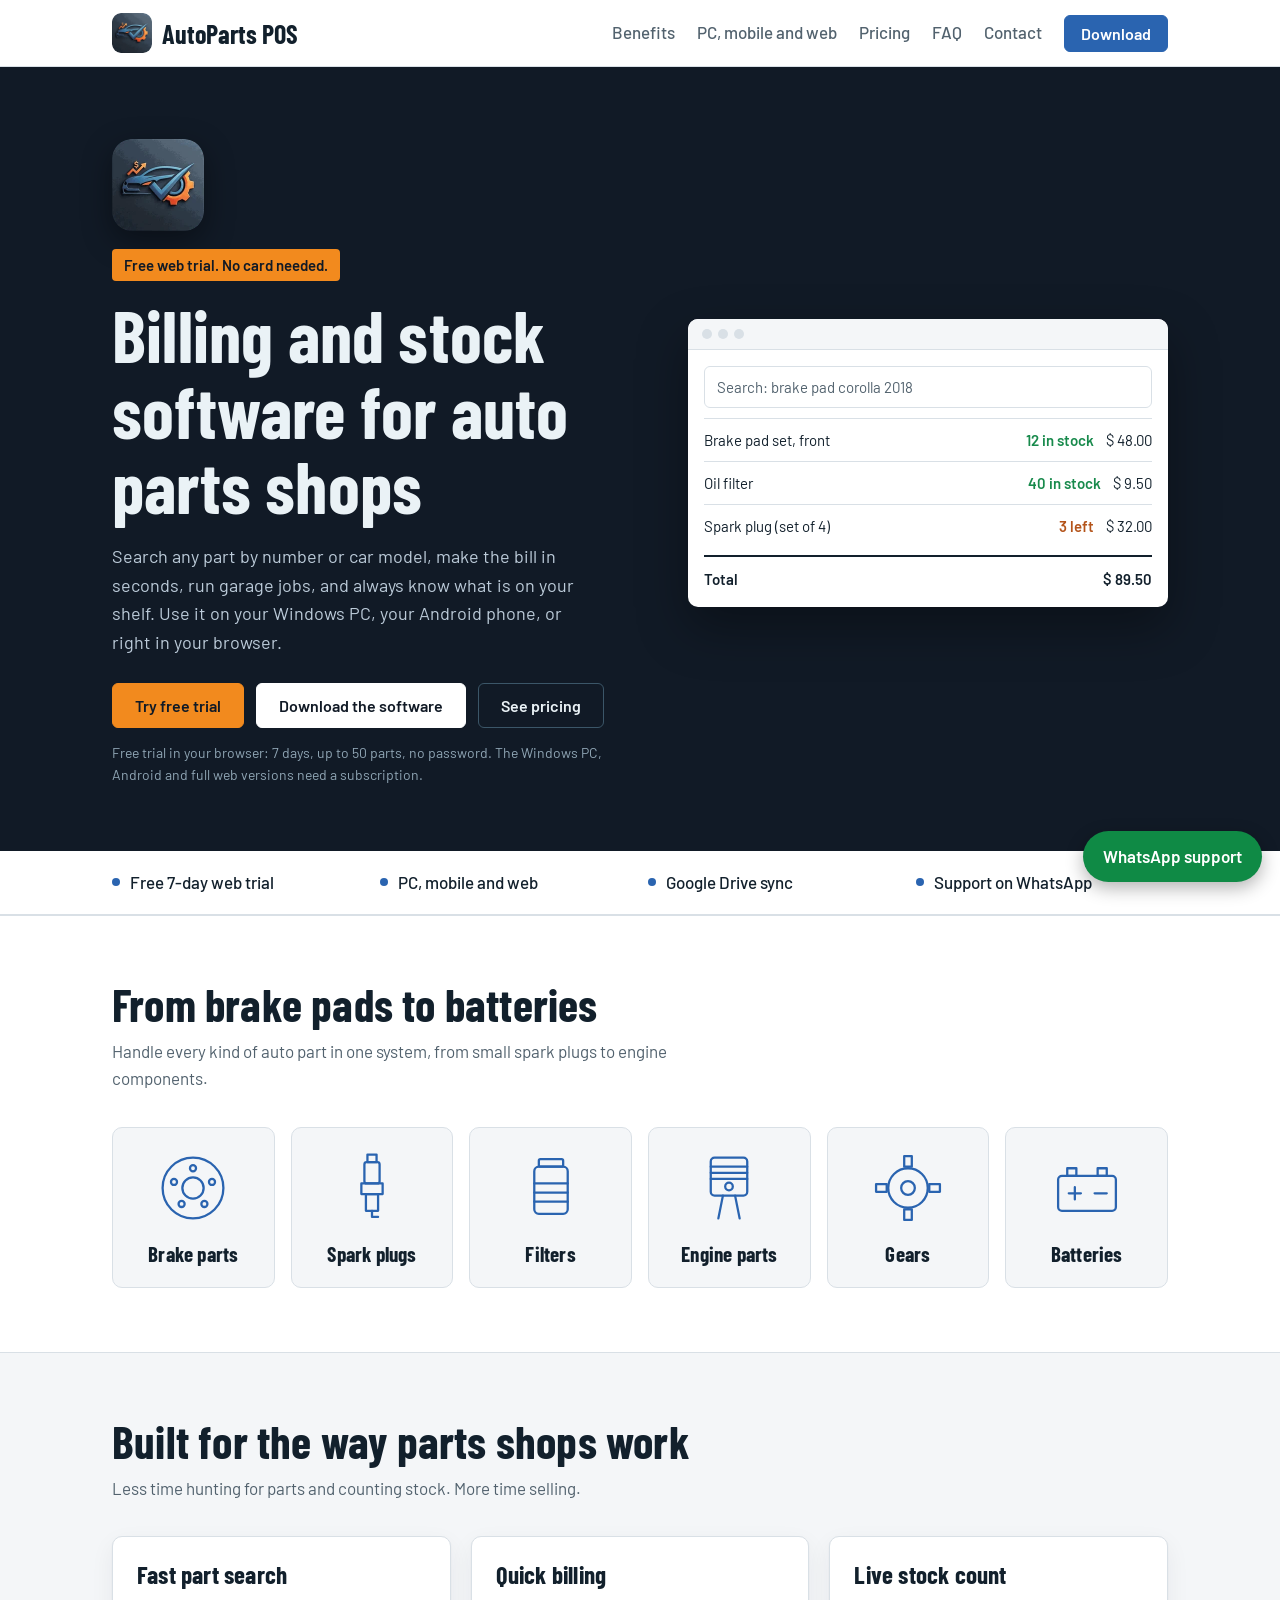
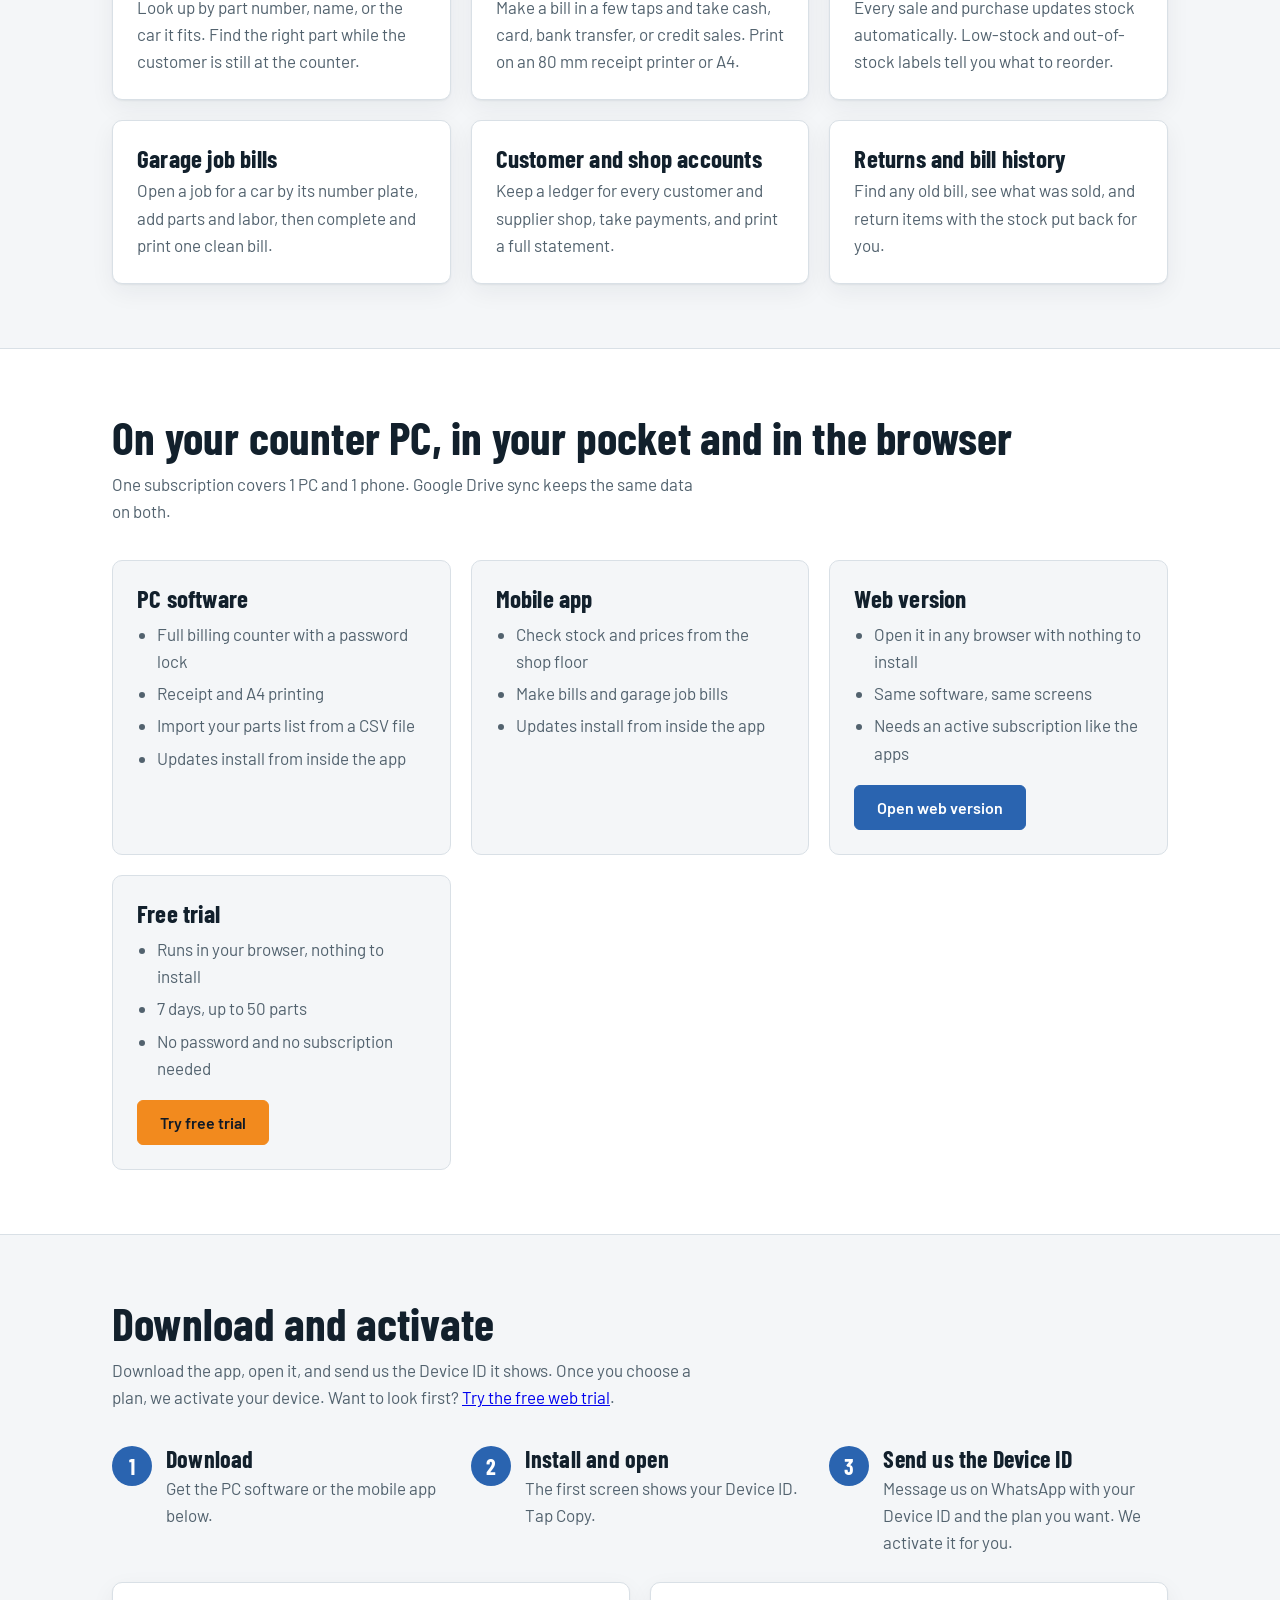
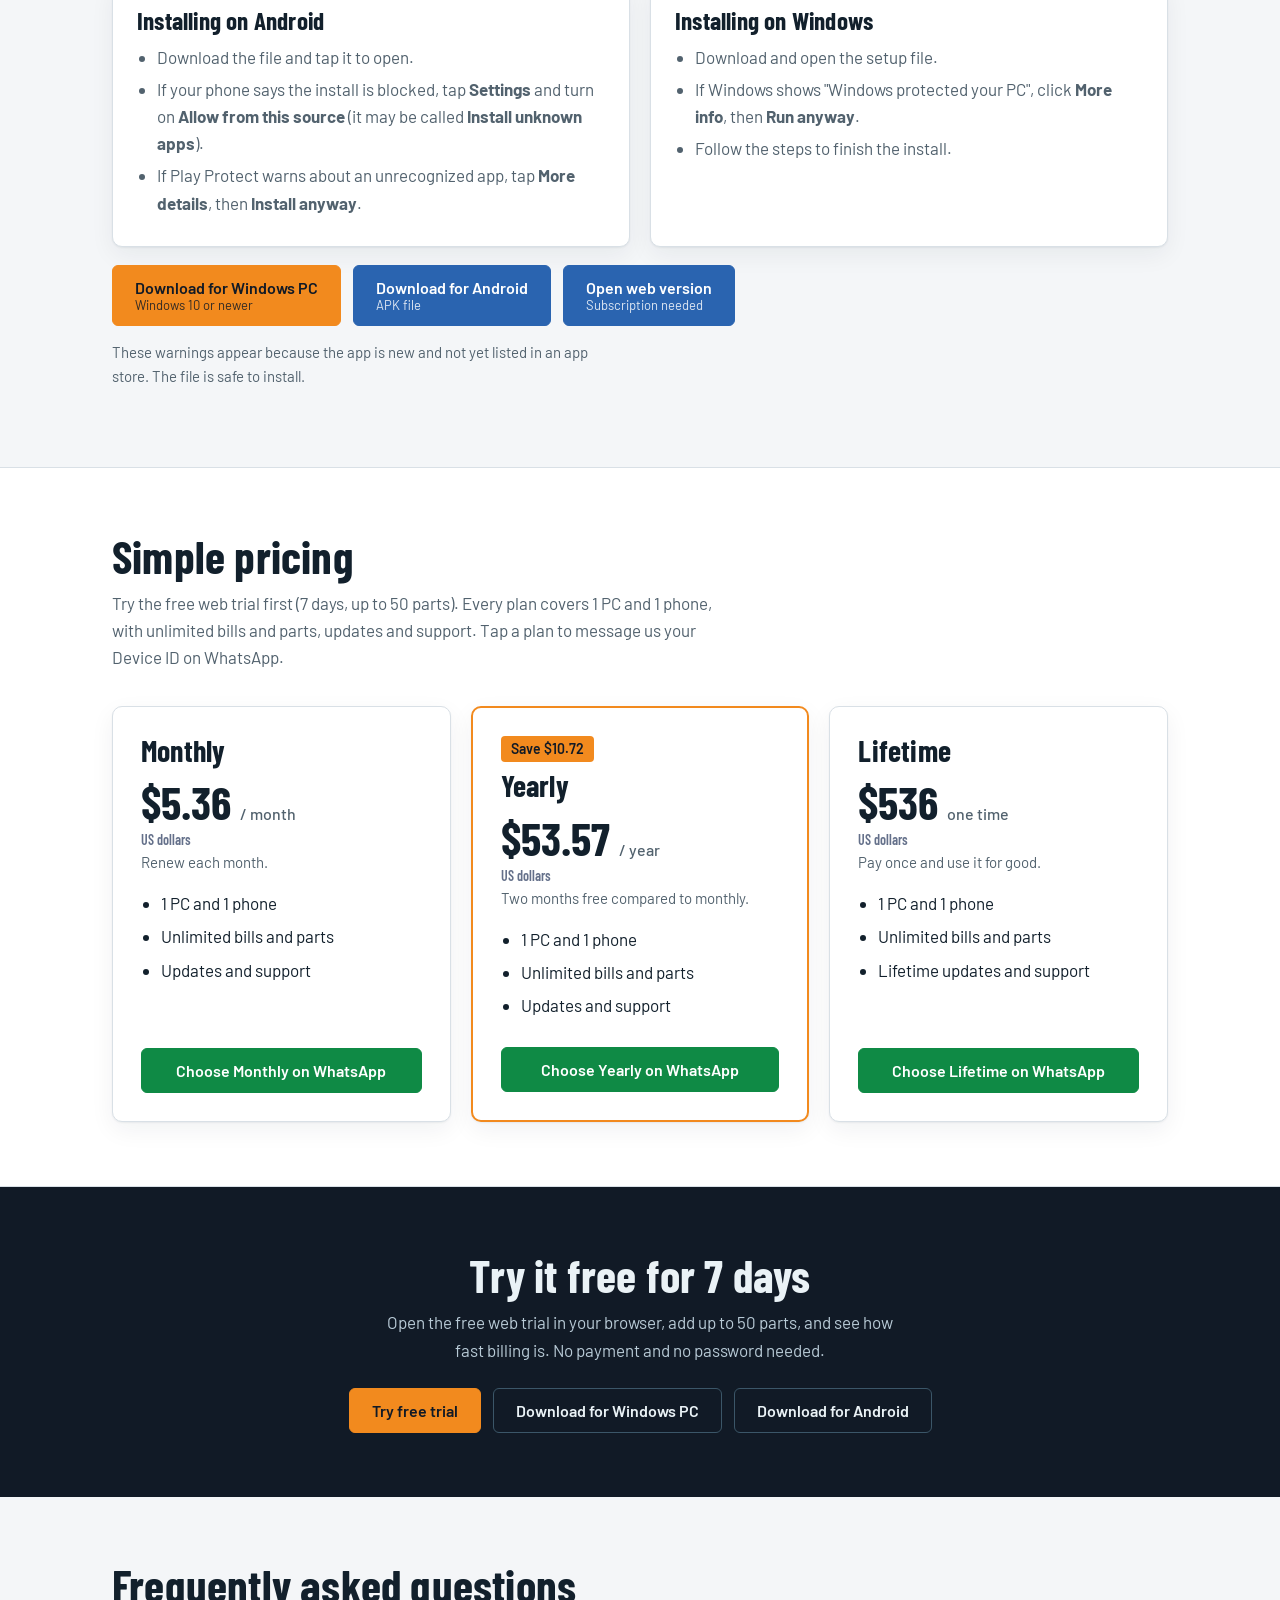
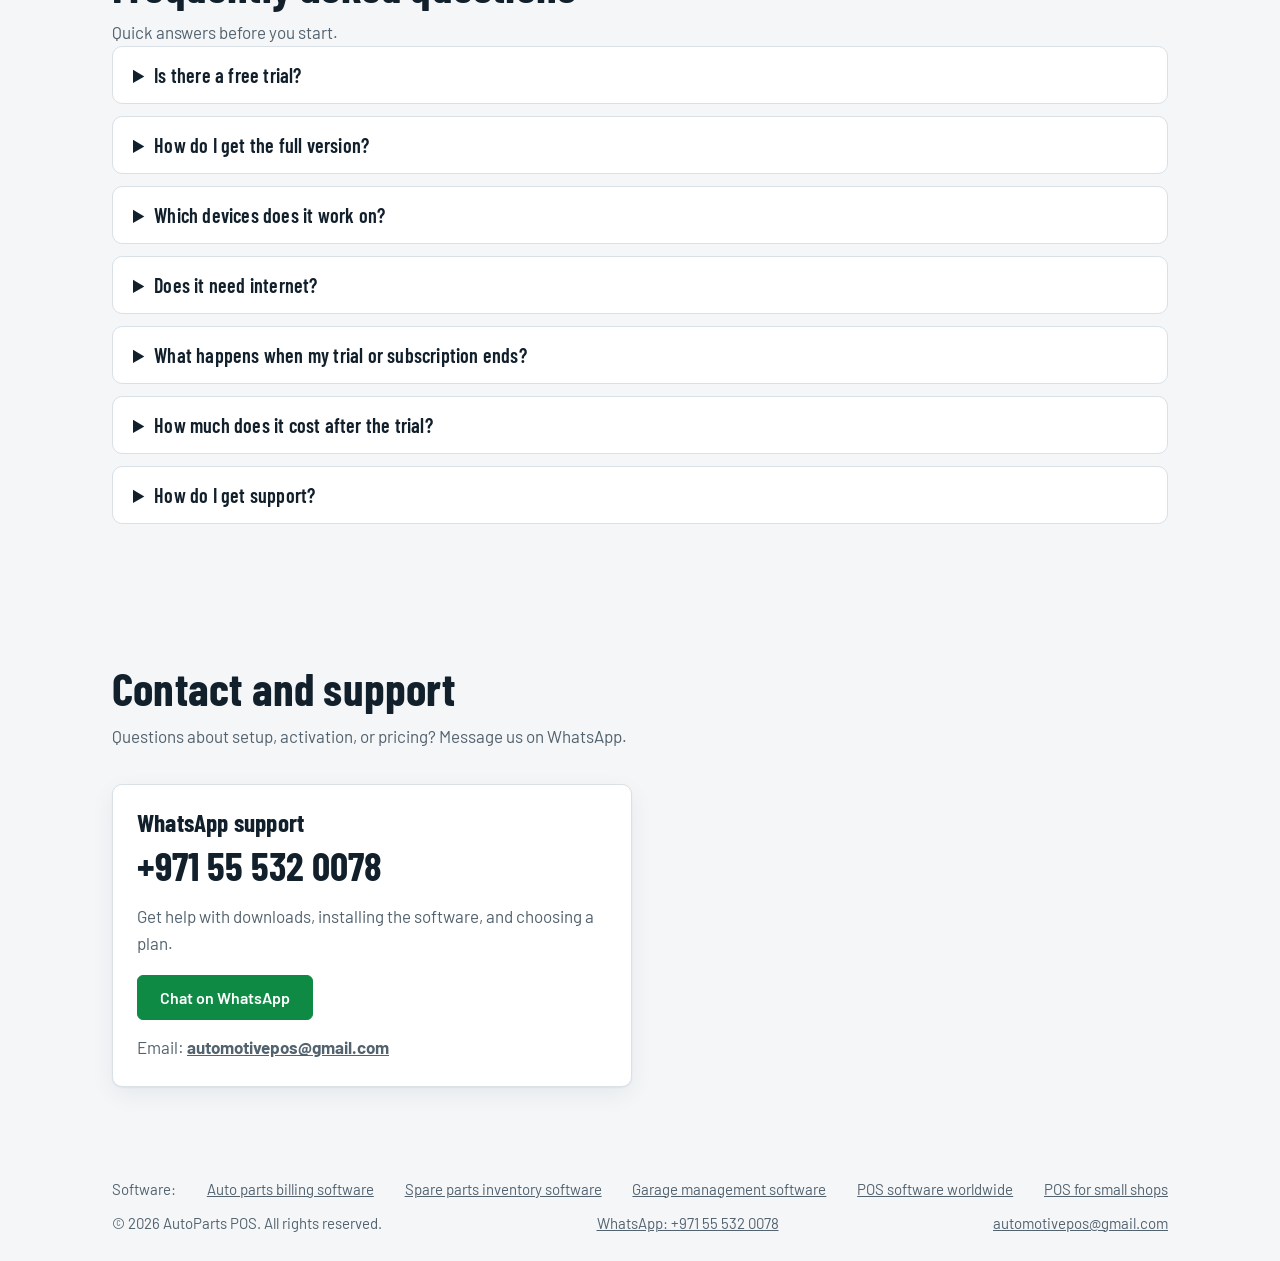
==== commit 189db5c7: "Add files via upload" ====
--- a/index.html
+++ b/index.html
@@ -25,8 +25,8 @@
 <meta name="twitter:title" content="AutoParts POS | Auto Parts Shop Billing Software">
 <meta name="twitter:description" content="POS billing and stock software for auto parts shops. Windows PC, Android and web.">
 <meta name="twitter:image" content="https://automotivepos.online/og-image.png">
-<script type="application/ld+json">{"@context":"https://schema.org","@type":"SoftwareApplication","name":"AutoParts POS","url":"https://automotivepos.online/","applicationCategory":"BusinessApplication","operatingSystem":"Windows, Android, Web","description":"POS billing and stock software for auto parts shops. Search parts by number or car, bill fast, run garage jobs and keep customer accounts.","image":"https://automotivepos.online/og-image.png","offers":[{"@type":"Offer","name":"Monthly","price":"1500","priceCurrency":"PKR"},{"@type":"Offer","name":"Yearly","price":"15000","priceCurrency":"PKR"},{"@type":"Offer","name":"Lifetime","price":"150000","priceCurrency":"PKR"}],"publisher":{"@type":"Organization","name":"AutoParts POS","url":"https://automotivepos.github.io/autoparts-pos/","logo":"https://automotivepos.github.io/autoparts-pos/logo.png","contactPoint":{"@type":"ContactPoint","telephone":"+971555320078","contactType":"customer support"}}}</script>
-<script type="application/ld+json">{"@context":"https://schema.org","@type":"FAQPage","mainEntity":[{"@type":"Question","name":"Is there a free trial?","acceptedAnswer":{"@type":"Answer","text":"Yes. Open the free web trial in your browser. It lasts 7 days, allows up to 50 parts, and needs no password or card. The apps and the full web version need a subscription."}},{"@type":"Question","name":"How do I get the full version?","acceptedAnswer":{"@type":"Answer","text":"Download the PC or Android app, send us the Device ID it shows on WhatsApp, and choose a plan. We activate your device."}},{"@type":"Question","name":"Which devices does it work on?","acceptedAnswer":{"@type":"Answer","text":"A Windows PC, an Android phone, and any web browser. One subscription covers 1 PC and 1 phone, and Google Drive sync keeps the same data on both."}},{"@type":"Question","name":"Does it need internet?","acceptedAnswer":{"@type":"Answer","text":"Yes. It checks your subscription and the live date and time online when it opens, so keep the internet on."}},{"@type":"Question","name":"How much does it cost?","acceptedAnswer":{"@type":"Answer","text":"Rs 1,500 (about $5.36) per month, Rs 15,000 (about $53.57) per year, or Rs 150,000 (about $536) one time for lifetime use."}},{"@type":"Question","name":"How do I get support?","acceptedAnswer":{"@type":"Answer","text":"Message us on WhatsApp at +971 55 532 0078 for help with downloads, setup, and pricing."}}]}</script>
+<script type="application/ld+json">{"@context":"https://schema.org","@type":"SoftwareApplication","name":"AutoParts POS","url":"https://automotivepos.online/","applicationCategory":"BusinessApplication","operatingSystem":"Windows, Android, Web","description":"POS billing and stock software for auto parts shops. Search parts by number or car, bill fast, run garage jobs and keep customer accounts.","image":"https://automotivepos.online/og-image.png","offers":[{"@type":"Offer","name":"Monthly","price":"5.36","priceCurrency":"USD"},{"@type":"Offer","name":"Yearly","price":"53.57","priceCurrency":"USD"},{"@type":"Offer","name":"Lifetime","price":"536","priceCurrency":"USD"}],"publisher":{"@type":"Organization","name":"AutoParts POS","url":"https://automotivepos.github.io/autoparts-pos/","logo":"https://automotivepos.github.io/autoparts-pos/logo.png","contactPoint":{"@type":"ContactPoint","telephone":"+971555320078","contactType":"customer support"}}}</script>
+<script type="application/ld+json">{"@context":"https://schema.org","@type":"FAQPage","mainEntity":[{"@type":"Question","name":"Is there a free trial?","acceptedAnswer":{"@type":"Answer","text":"Yes. Open the free web trial in your browser. It lasts 7 days, allows up to 50 parts, and needs no password or card. The apps and the full web version need a subscription."}},{"@type":"Question","name":"How do I get the full version?","acceptedAnswer":{"@type":"Answer","text":"Download the PC or Android app, send us the Device ID it shows on WhatsApp, and choose a plan. We activate your device."}},{"@type":"Question","name":"Which devices does it work on?","acceptedAnswer":{"@type":"Answer","text":"A Windows PC, an Android phone, and any web browser. One subscription covers 1 PC and 1 phone, and Google Drive sync keeps the same data on both."}},{"@type":"Question","name":"Does it need internet?","acceptedAnswer":{"@type":"Answer","text":"Yes. It checks your subscription and the live date and time online when it opens, so keep the internet on."}},{"@type":"Question","name":"How much does it cost?","acceptedAnswer":{"@type":"Answer","text":"$5.36 per month, $53.57 per year, or $536 one time for lifetime use."}},{"@type":"Question","name":"How do I get support?","acceptedAnswer":{"@type":"Answer","text":"Message us on WhatsApp at +971 55 532 0078 for help with downloads, setup, and pricing."}}]}</script>
 <link rel="stylesheet" href="https://fonts.googleapis.com/css2?family=Barlow:wght@400;500;600&family=Barlow+Condensed:wght@600;700&display=swap">
 <style>
 
@@ -156,10 +156,10 @@
 <div class="top"><b></b><b></b><b></b></div>
 <div class="body">
 <div class="bar">Search: brake pad corolla 2018</div>
-<div class="row"><span>Brake pad set, front</span><span class="ok">12 in stock</span><span>Rs 4,800</span></div>
-<div class="row"><span>Oil filter</span><span class="ok">40 in stock</span><span>Rs 950</span></div>
-<div class="row"><span>Spark plug (set of 4)</span><span class="low">3 left</span><span>Rs 3,200</span></div>
-<div class="tot"><span>Total</span><span>Rs 8,950</span></div>
+<div class="row"><span>Brake pad set, front</span><span class="ok">12 in stock</span><span>$ 48.00</span></div>
+<div class="row"><span>Oil filter</span><span class="ok">40 in stock</span><span>$ 9.50</span></div>
+<div class="row"><span>Spark plug (set of 4)</span><span class="low">3 left</span><span>$ 32.00</span></div>
+<div class="tot"><span>Total</span><span>$ 89.50</span></div>
 </div></div>
 </div></section>
 
@@ -223,11 +223,11 @@
 <h2>Simple pricing</h2>
 <p class="sub">Try the free web trial first (7 days, up to 50 parts). Every plan covers 1 PC and 1 phone, with unlimited bills and parts, updates and support. Tap a plan to message us your Device ID on WhatsApp.</p>
 <div class="plans">
-<div class="plan"><h3>Monthly</h3><div class="price">Rs 1,500 <small>/ month</small><span class="usd">≈ $5.36 USD</span></div><p class="note">Renew each month.</p>
+<div class="plan"><h3>Monthly</h3><div class="price">$5.36 <small>/ month</small><span class="usd">US dollars</span></div><p class="note">Renew each month.</p>
 <ul><li>1 PC and 1 phone</li><li>Unlimited bills and parts</li><li>Updates and support</li></ul><a class="btn wab" href="https://wa.me/971555320078?text=Hello%2C%20I%20want%20the%20Monthly%20plan%20for%20AutoParts%20POS.%20My%20Device%20ID%20is%3A%20" target="_blank" rel="noopener">Choose Monthly on WhatsApp</a></div>
-<div class="plan best"><span class="tag">Save Rs 3,000</span><h3>Yearly</h3><div class="price">Rs 15,000 <small>/ year</small><span class="usd">≈ $53.57 USD</span></div><p class="note">Two months free compared to monthly.</p>
+<div class="plan best"><span class="tag">Save $10.72</span><h3>Yearly</h3><div class="price">$53.57 <small>/ year</small><span class="usd">US dollars</span></div><p class="note">Two months free compared to monthly.</p>
 <ul><li>1 PC and 1 phone</li><li>Unlimited bills and parts</li><li>Updates and support</li></ul><a class="btn wab" href="https://wa.me/971555320078?text=Hello%2C%20I%20want%20the%20Yearly%20plan%20for%20AutoParts%20POS.%20My%20Device%20ID%20is%3A%20" target="_blank" rel="noopener">Choose Yearly on WhatsApp</a></div>
-<div class="plan"><h3>Lifetime</h3><div class="price">Rs 150,000 <small>one time</small><span class="usd">≈ $536 USD</span></div><p class="note">Pay once and use it for good.</p>
+<div class="plan"><h3>Lifetime</h3><div class="price">$536 <small>one time</small><span class="usd">US dollars</span></div><p class="note">Pay once and use it for good.</p>
 <ul><li>1 PC and 1 phone</li><li>Unlimited bills and parts</li><li>Lifetime updates and support</li></ul><a class="btn wab" href="https://wa.me/971555320078?text=Hello%2C%20I%20want%20the%20Lifetime%20plan%20for%20AutoParts%20POS.%20My%20Device%20ID%20is%3A%20" target="_blank" rel="noopener">Choose Lifetime on WhatsApp</a></div>
 </div></div></section>
 
@@ -244,7 +244,7 @@
 <details><summary>Which devices does it work on?</summary><p>A Windows PC, an Android phone, and any web browser. One subscription covers 1 PC and 1 phone, and Google Drive sync keeps the same data on both.</p></details>
 <details><summary>Does it need internet?</summary><p>Yes. It checks your subscription and the live date and time online when it opens, so keep the internet on.</p></details>
 <details><summary>What happens when my trial or subscription ends?</summary><p>The software shows the plans and our contact number. Renew with us and it opens again with all your data in place.</p></details>
-<details><summary>How much does it cost after the trial?</summary><p>Rs 1,500 (about $5.36) per month, Rs 15,000 (about $53.57) per year, or Rs 150,000 (about $536) one time for lifetime use.</p></details>
+<details><summary>How much does it cost after the trial?</summary><p>$5.36 per month, $53.57 per year, or $536 one time for lifetime use.</p></details>
 <details><summary>How do I get support?</summary><p>Message us on WhatsApp at +971 55 532 0078 for help with downloads, setup, and pricing.</p></details>
 </div></section>
 
@@ -261,7 +261,7 @@
 </div></section>
 </main>
 
-<footer><div class="wrap" style="margin-bottom:10px"><span>Software: </span><a href="/auto-parts-billing-software/">Auto parts billing software</a> <a href="/spare-parts-inventory-software/">Spare parts inventory software</a> <a href="/garage-management-software/">Garage management software</a> <a href="/pos-software-pakistan/">POS software for Pakistan</a> <a href="/pos-software-uae/">POS software for the UAE</a></div><div class="wrap"><span>&copy; 2026 AutoParts POS. All rights reserved.</span><a href="https://wa.me/971555320078" target="_blank" rel="noopener">WhatsApp: +971 55 532 0078</a> <a href="mailto:automotivepos@gmail.com">automotivepos@gmail.com</a></div></footer>
+<footer><div class="wrap" style="margin-bottom:10px"><span>Software: </span><a href="/auto-parts-billing-software/">Auto parts billing software</a> <a href="/spare-parts-inventory-software/">Spare parts inventory software</a> <a href="/garage-management-software/">Garage management software</a> <a href="/pos-software-worldwide/">POS software worldwide</a> <a href="/pos-software-for-small-shops/">POS for small shops</a></div><div class="wrap"><span>&copy; 2026 AutoParts POS. All rights reserved.</span><a href="https://wa.me/971555320078" target="_blank" rel="noopener">WhatsApp: +971 55 532 0078</a> <a href="mailto:automotivepos@gmail.com">automotivepos@gmail.com</a></div></footer>
 <a class="wa" href="https://wa.me/971555320078?text=Hello%2C%20I%20need%20help%20with%20AutoParts%20POS" target="_blank" rel="noopener">WhatsApp support</a>
 <div id="toast" role="status"></div>
 
